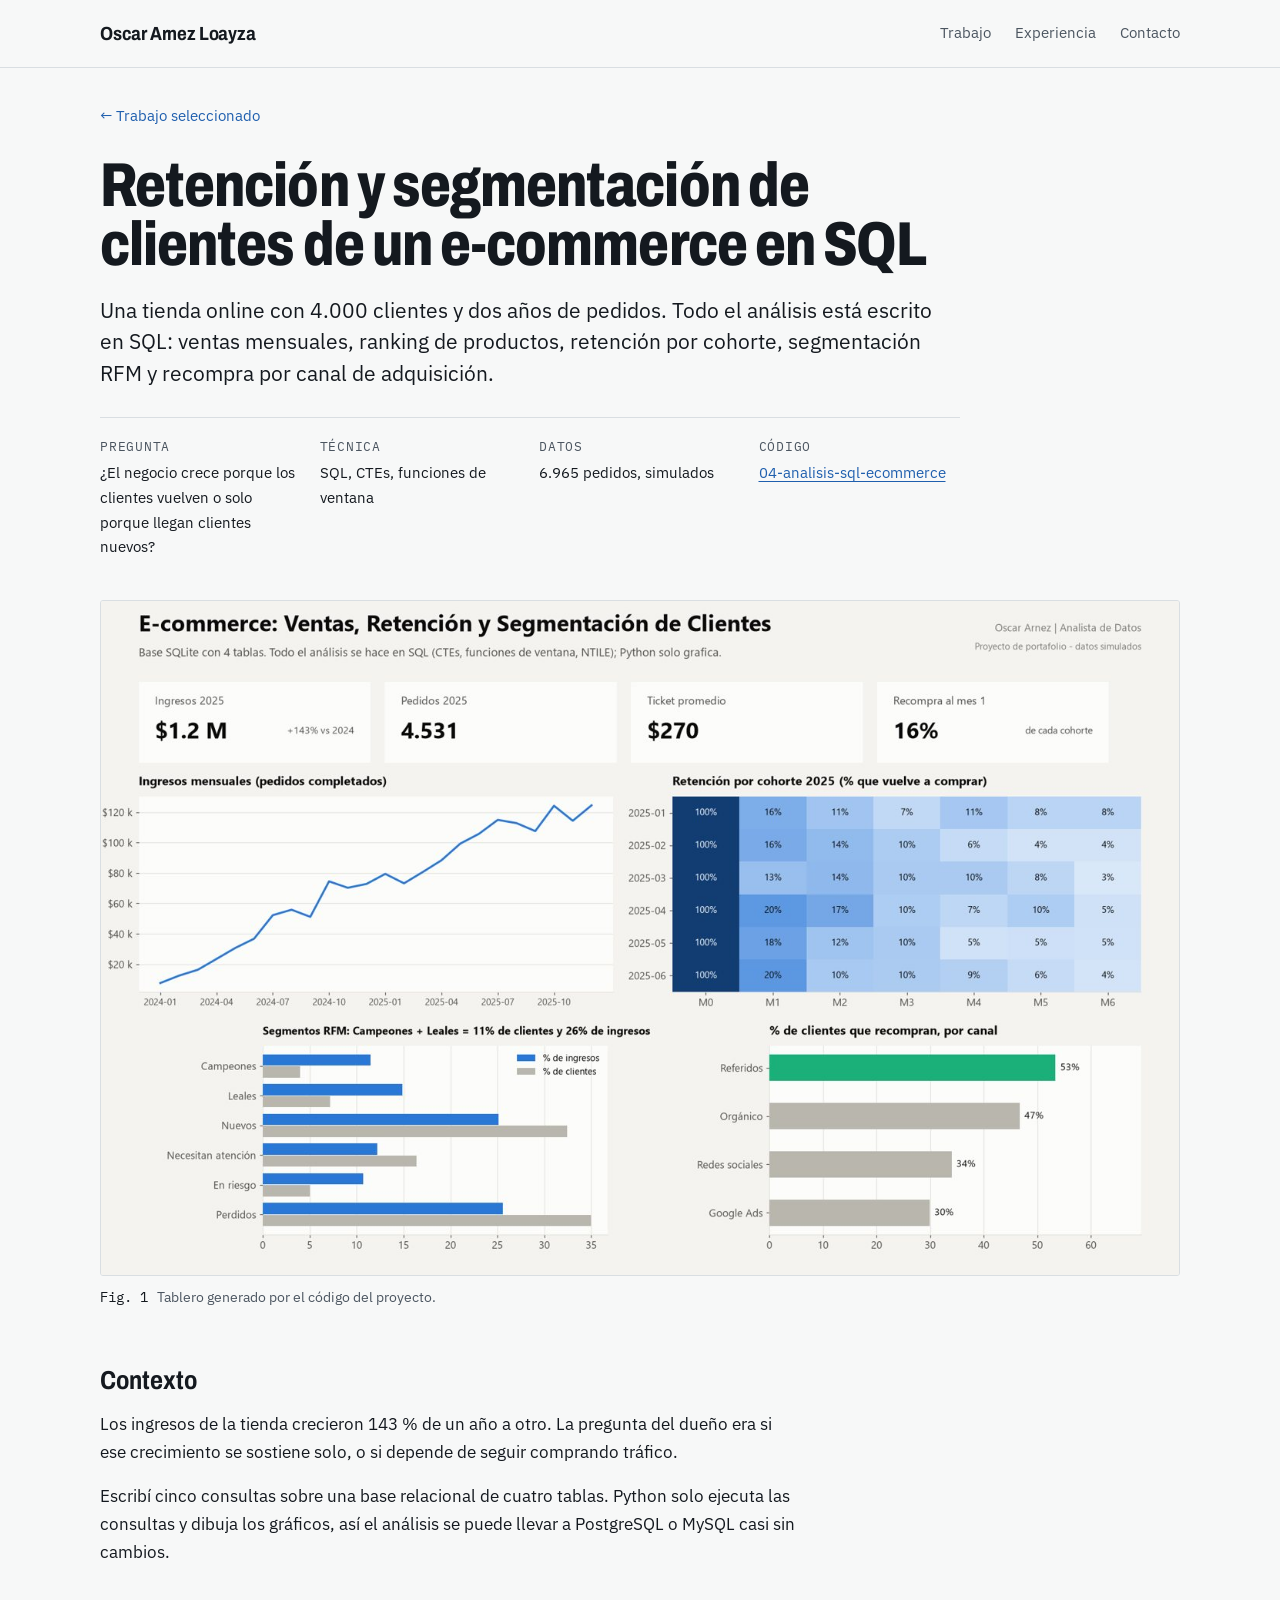
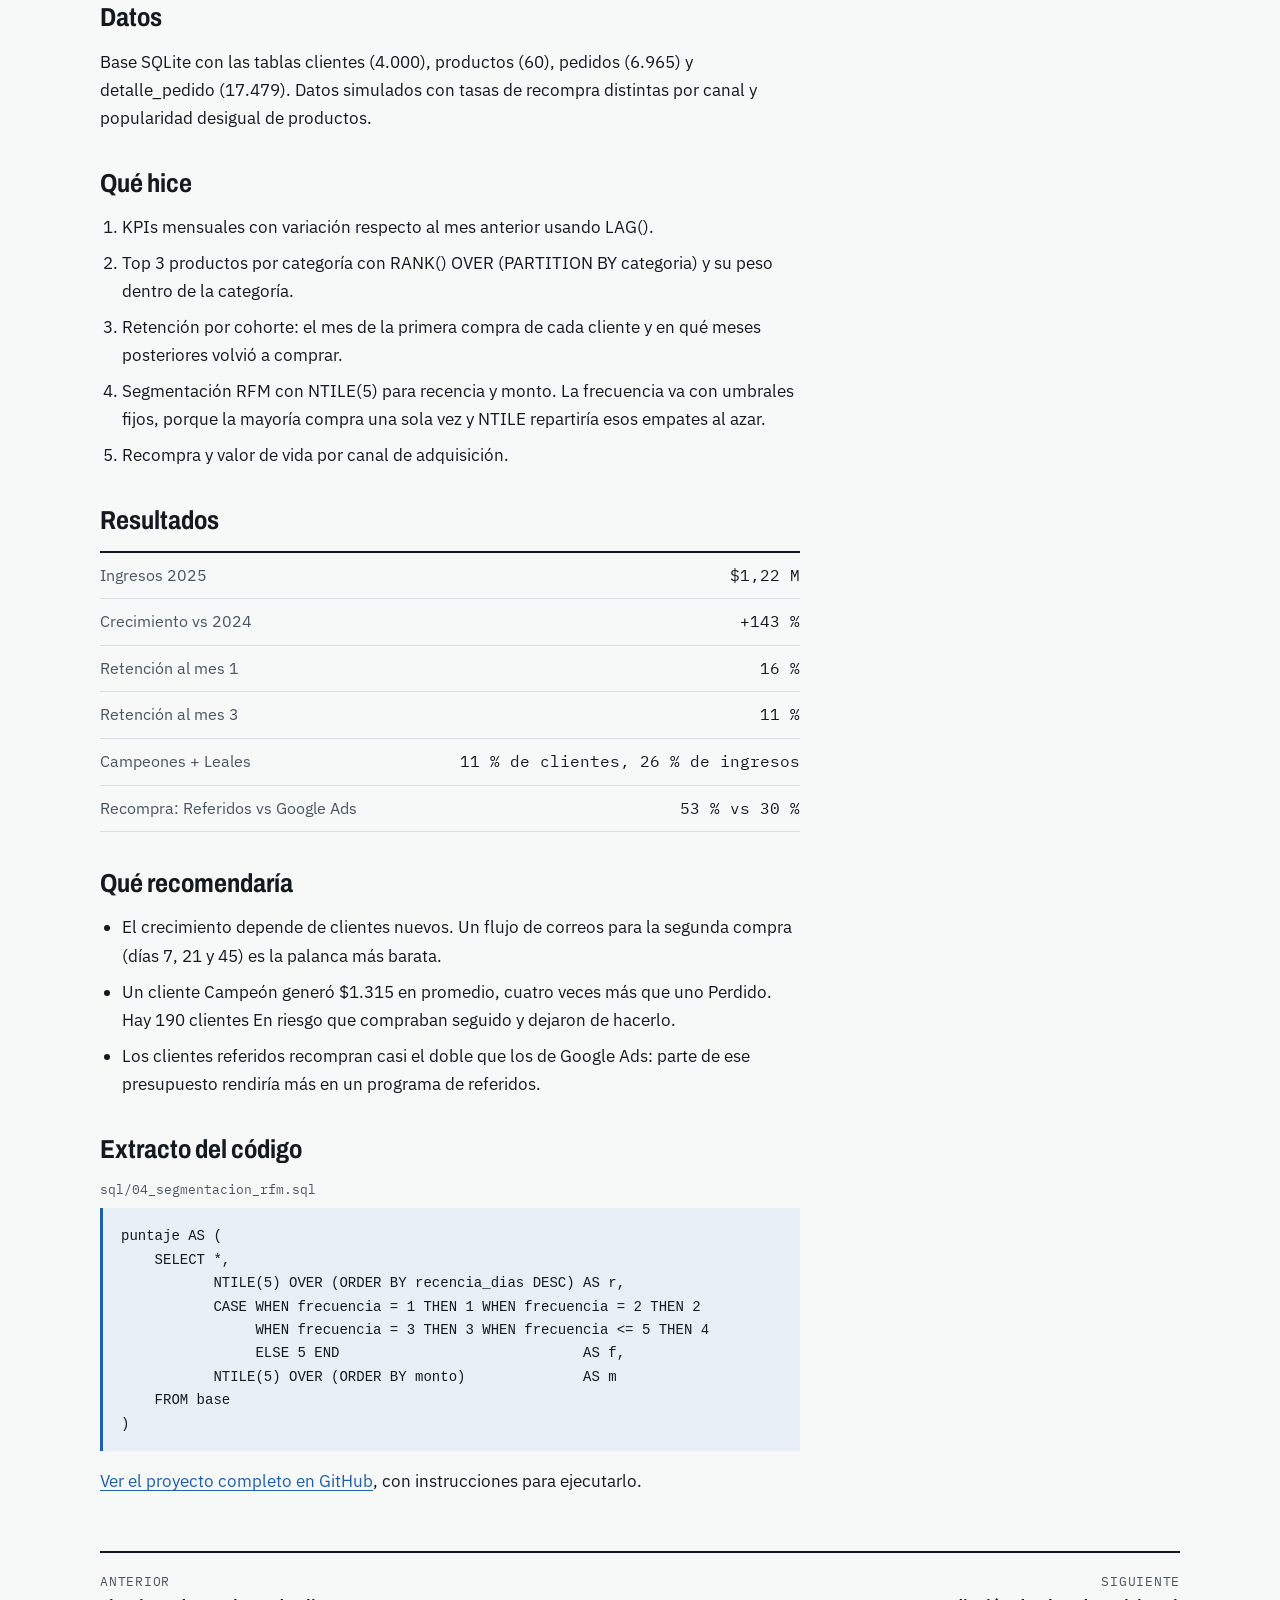
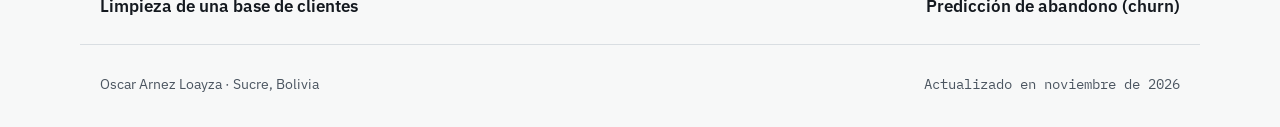
==== proyectos/analisis-sql-ecommerce.html @ 114e8bd2 "Rediseño: página tipo informe y casos de estudio por proyecto Co-Authored-By: Claude Opus 5.5 <norep" ====
<!doctype html>
<html lang="es">
<head>
<meta charset="utf-8">
<meta name="viewport" content="width=device-width, initial-scale=1">
<title>Retención y segmentación en SQL · Oscar Arnez</title>
<meta name="description" content="Una tienda online con 4.000 clientes y dos años de pedidos. Todo el análisis está escrito en SQL: ventas mensuales, ranking de productos, retención por cohorte, segmentación RFM y recompra por canal de adquisición.">
<meta property="og:title" content="Retención y segmentación en SQL · Oscar Arnez">
<meta property="og:description" content="Una tienda online con 4.000 clientes y dos años de pedidos. Todo el análisis está escrito en SQL: ventas mensuales, ranking de productos, retención por cohorte, segmentación RFM y recompra por canal de adquisición.">
<meta property="og:image" content="https://sub-cre.github.io/assets/preview.jpg">
<meta name="twitter:card" content="summary_large_image">
<link rel="icon" href="../assets/favicon.svg" type="image/svg+xml">
<link rel="preconnect" href="https://fonts.googleapis.com"><link rel="preconnect" href="https://fonts.gstatic.com" crossorigin><link href="https://fonts.googleapis.com/css2?family=Archivo:wdth,wght@75..100,400..800&family=IBM+Plex+Sans:wght@400;500;600&family=IBM+Plex+Mono:wght@400;500&display=swap" rel="stylesheet">
<link rel="stylesheet" href="../style.css">
</head>
<body>
<header class="top">
  <div class="shell top-in">
    <a class="sig" href="../index.html">Oscar Arnez Loayza</a>
    <nav aria-label="Secciones">
      <a href="../index.html#trabajo">Trabajo</a>
      <a href="../index.html#experiencia">Experiencia</a>
      <a href="../index.html#contacto">Contacto</a>
    </nav>
  </div>
</header>
<main class="shell case">
  <p class="back"><a href="../index.html#trabajo">← Trabajo seleccionado</a></p>
  <header class="case-head">
    <h1>Retención y segmentación de clientes de un e-commerce en SQL</h1>
    <p class="lede">Una tienda online con 4.000 clientes y dos años de pedidos. Todo el análisis está escrito en SQL: ventas mensuales, ranking de productos, retención por cohorte, segmentación RFM y recompra por canal de adquisición.</p>
    <dl class="meta">
      <div><dt>Pregunta</dt><dd>¿El negocio crece porque los clientes vuelven o solo porque llegan clientes nuevos?</dd></div>
      <div><dt>Técnica</dt><dd>SQL, CTEs, funciones de ventana</dd></div>
      <div><dt>Datos</dt><dd>6.965 pedidos, simulados</dd></div>
      <div><dt>Código</dt><dd><a href="https://github.com/Sub-Cre/portafolio-analisis-datos/tree/main/04-analisis-sql-ecommerce" target="_blank" rel="noopener">04-analisis-sql-ecommerce</a></dd></div>
    </dl>
  </header>

  <figure class="feature wide">
    <img src="../assets/sql.jpg" alt="Tablero del proyecto: Retención y segmentación de clientes de un e-commerce en SQL">
    <figcaption><span class="mono">Fig. 1</span> Tablero generado por el código del proyecto.</figcaption>
  </figure>

  <div class="prose">
    <h2>Contexto</h2>
    <p>Los ingresos de la tienda crecieron 143 % de un año a otro. La pregunta del dueño era si ese crecimiento se sostiene solo, o si depende de seguir comprando tráfico.</p>
    <p>Escribí cinco consultas sobre una base relacional de cuatro tablas. Python solo ejecuta las consultas y dibuja los gráficos, así el análisis se puede llevar a PostgreSQL o MySQL casi sin cambios.</p>
    <h2>Datos</h2>
    <p>Base SQLite con las tablas clientes (4.000), productos (60), pedidos (6.965) y detalle_pedido (17.479). Datos simulados con tasas de recompra distintas por canal y popularidad desigual de productos.</p>
    <h2>Qué hice</h2>
    <ol>
      <li>KPIs mensuales con variación respecto al mes anterior usando LAG().</li>
      <li>Top 3 productos por categoría con RANK() OVER (PARTITION BY categoria) y su peso dentro de la categoría.</li>
      <li>Retención por cohorte: el mes de la primera compra de cada cliente y en qué meses posteriores volvió a comprar.</li>
      <li>Segmentación RFM con NTILE(5) para recencia y monto. La frecuencia va con umbrales fijos, porque la mayoría compra una sola vez y NTILE repartiría esos empates al azar.</li>
      <li>Recompra y valor de vida por canal de adquisición.</li>
    </ol>
    <h2>Resultados</h2>
    <div class="table-wrap"><table>
      <tr><th scope="row">Ingresos 2025</th><td class="mono">$1,22 M</td></tr>
      <tr><th scope="row">Crecimiento vs 2024</th><td class="mono">+143 %</td></tr>
      <tr><th scope="row">Retención al mes 1</th><td class="mono">16 %</td></tr>
      <tr><th scope="row">Retención al mes 3</th><td class="mono">11 %</td></tr>
      <tr><th scope="row">Campeones + Leales</th><td class="mono">11 % de clientes, 26 % de ingresos</td></tr>
      <tr><th scope="row">Recompra: Referidos vs Google Ads</th><td class="mono">53 % vs 30 %</td></tr>
    </table></div>
    <h2>Qué recomendaría</h2>
    <ul>
      <li>El crecimiento depende de clientes nuevos. Un flujo de correos para la segunda compra (días 7, 21 y 45) es la palanca más barata.</li>
      <li>Un cliente Campeón generó $1.315 en promedio, cuatro veces más que uno Perdido. Hay 190 clientes En riesgo que compraban seguido y dejaron de hacerlo.</li>
      <li>Los clientes referidos recompran casi el doble que los de Google Ads: parte de ese presupuesto rendiría más en un programa de referidos.</li>
    </ul>
    <h2>Extracto del código</h2>
    <p class="code-label mono">sql/04_segmentacion_rfm.sql</p>
    <pre><code>puntaje AS (
    SELECT *,
           NTILE(5) OVER (ORDER BY recencia_dias DESC) AS r,
           CASE WHEN frecuencia = 1 THEN 1 WHEN frecuencia = 2 THEN 2
                WHEN frecuencia = 3 THEN 3 WHEN frecuencia &lt;= 5 THEN 4
                ELSE 5 END                             AS f,
           NTILE(5) OVER (ORDER BY monto)              AS m
    FROM base
)</code></pre>
    <p><a href="https://github.com/Sub-Cre/portafolio-analisis-datos/tree/main/04-analisis-sql-ecommerce" target="_blank" rel="noopener">Ver el proyecto completo en GitHub</a>, con instrucciones para ejecutarlo.</p>
  </div>

  <nav class="pager" aria-label="Otros proyectos">
    <a href="limpieza-base-clientes.html"><small>Anterior</small>Limpieza de una base de clientes</a>
    <a href="prediccion-abandono.html" class="next"><small>Siguiente</small>Predicción de abandono (churn)</a>
  </nav>
</main>
<footer class="shell foot">
  <span>Oscar Arnez Loayza · Sucre, Bolivia</span>
  <span class="mono">Actualizado en noviembre de 2026</span>
</footer>
</body>
</html>
---- style.css ----
/* Layout: hoja de trabajo de un analista. Columna de lectura a la izquierda, índice de proyectos como tabla,
   figuras con pie numerado. Sin tarjetas ni íconos; la jerarquía la da la tipografía. */
:root{
  --paper:#f7f8f8;      /* gris muy claro con sesgo frío */
  --ink:#14191f;
  --ink-soft:#4b5560;
  --rule:#d9dee2;
  --accent:#1f5fae;     /* azul de los gráficos, solo para enlaces y cifras */
  --tint:#e9eff6;
  --display:"Archivo", "Arial Narrow", system-ui, sans-serif;
  --body:"IBM Plex Sans", system-ui, -apple-system, "Segoe UI", sans-serif;
  --mono:"IBM Plex Mono", ui-monospace, "Cascadia Mono", Consolas, monospace;
  color-scheme:light;
}
@media (prefers-color-scheme:dark){
  :root{--paper:#12161b;--ink:#e6eaee;--ink-soft:#a3adb8;--rule:#2a323b;--accent:#7fb0ec;--tint:#1a2533;color-scheme:dark}
}
*{box-sizing:border-box}
html{-webkit-text-size-adjust:100%}
body{margin:0;background:var(--paper);color:var(--ink);font:400 17px/1.65 var(--body)}
img{max-width:100%;height:auto;display:block}
a{color:var(--accent);text-decoration-thickness:1px;text-underline-offset:3px}
a:focus-visible{outline:2px solid var(--accent);outline-offset:3px}
.mono{font-family:var(--mono);font-variant-numeric:tabular-nums}
.shell{max-width:1120px;margin:0 auto;padding-left:max(20px,env(safe-area-inset-left,0px));padding-right:max(20px,env(safe-area-inset-right,0px))}

.top{border-bottom:1px solid var(--rule)}
.top-in{display:flex;justify-content:space-between;align-items:center;gap:20px;padding-block:18px}
.sig{font-family:var(--display);font-weight:700;font-stretch:85%;font-size:19px;color:var(--ink);text-decoration:none;letter-spacing:-.01em}
.top nav{display:flex;gap:24px;font-size:15px}
.top nav a{color:var(--ink-soft);text-decoration:none}
.top nav a:hover{color:var(--ink)}

h1,h2,h3{font-family:var(--display);color:var(--ink);text-wrap:balance;margin:0}
h1{font-size:clamp(44px,7vw,84px);line-height:.95;font-weight:800;font-stretch:78%;letter-spacing:-.015em}
h2{font-size:clamp(28px,3.4vw,38px);font-weight:700;font-stretch:82%;line-height:1.05}
h3{font-size:18px;font-weight:650;font-stretch:90%}
p{margin:0}

.intro{display:grid;grid-template-columns:minmax(0,1.5fr) minmax(0,.7fr);gap:28px 56px;padding-block:64px 56px;align-items:start}
.intro-text{display:grid;gap:18px;max-width:640px}
.role{font-family:var(--mono);font-size:14px;color:var(--accent);letter-spacing:.02em}
.lede{font-size:21px;line-height:1.5;color:var(--ink)}
.intro-text p:not(.lede):not(.role){color:var(--ink-soft)}
.links{display:flex;flex-wrap:wrap;gap:8px 22px;font-weight:500}
.portrait{margin:0;grid-row:span 2}
.portrait img{border-radius:3px;filter:saturate(.9)}
.facts{grid-column:1;display:grid;grid-template-columns:repeat(4,minmax(0,1fr));gap:16px;margin:12px 0 0;padding-top:20px;border-top:1px solid var(--rule)}
.facts dt{font-family:var(--mono);font-size:12.5px;color:var(--ink-soft);text-transform:uppercase;letter-spacing:.06em}
.facts dd{margin:4px 0 0;font-size:15px}

.block{padding-block:56px;border-top:1px solid var(--rule)}
.block-head{display:grid;grid-template-columns:minmax(0,1fr) minmax(0,1fr);gap:24px;align-items:end;margin-bottom:32px}
.block-head p{color:var(--ink-soft);font-size:15.5px;max-width:460px}

.feature{margin:0 0 36px}
.feature img{border:1px solid var(--rule);border-radius:3px;background:#f4f3ef}
figcaption{font-size:14px;color:var(--ink-soft);margin-top:10px}
figcaption .mono{color:var(--ink);margin-right:6px}

.index{border-top:2px solid var(--ink)}
.row{display:grid;grid-template-columns:minmax(0,2.3fr) minmax(0,1.3fr) minmax(0,.9fr) minmax(0,1.3fr);gap:20px;padding-block:18px;border-bottom:1px solid var(--rule);color:var(--ink);text-decoration:none;align-items:baseline}
.row.head{font-family:var(--mono);font-size:12.5px;text-transform:uppercase;letter-spacing:.06em;color:var(--ink-soft);padding-block:10px}
a.row:hover{background:var(--tint)}
a.row:hover .r-title{color:var(--accent)}
.r-title{font-weight:600;font-size:17px}
.r-title small,.r-metric small{display:block;font-weight:400;font-size:14.5px;color:var(--ink-soft);margin-top:3px;line-height:1.45}
.r-tech{font-size:14.5px;color:var(--ink-soft)}
.r-n{font-size:14px;color:var(--ink-soft)}
.r-metric b{font-size:22px;font-weight:500;color:var(--accent)}

.cv{list-style:none;margin:0;padding:0;border-top:2px solid var(--ink)}
.cv li{display:grid;grid-template-columns:140px minmax(0,1fr);gap:20px;padding-block:20px;border-bottom:1px solid var(--rule)}
.cv .when{font-size:14px;color:var(--ink-soft);padding-top:3px}
.cv .where{font-size:14.5px;color:var(--ink-soft);margin:2px 0 8px}
.cv li div{max-width:720px}
.aside-grid{display:grid;grid-template-columns:repeat(3,minmax(0,1fr));gap:28px;margin-top:40px}
.aside-grid h3{margin-bottom:6px}
.aside-grid p{font-size:15.5px;color:var(--ink-soft)}

.contact-line{max-width:640px;font-size:19px}
.mail{font-family:var(--display);font-size:clamp(24px,4vw,40px);font-weight:700;font-stretch:82%;margin:18px 0 14px;overflow-wrap:anywhere}
.mail a{text-decoration:none}
.mail a:hover{text-decoration:underline}

.foot{display:flex;justify-content:space-between;flex-wrap:wrap;gap:12px;padding-block:28px 40px;border-top:1px solid var(--rule);font-size:14px;color:var(--ink-soft)}

/* casos de estudio */
.case{padding-block:36px 24px}
.back{font-size:15px;margin-bottom:28px}
.back a{text-decoration:none}
.case-head{display:grid;gap:20px;max-width:860px;margin-bottom:40px}
.case h1{font-size:clamp(36px,5.4vw,62px)}
.meta{display:grid;grid-template-columns:repeat(4,minmax(0,1fr));gap:18px;margin:8px 0 0;padding-top:18px;border-top:1px solid var(--rule)}
.meta dt{font-family:var(--mono);font-size:12.5px;color:var(--ink-soft);text-transform:uppercase;letter-spacing:.06em}
.meta dd{margin:4px 0 0;font-size:15px;overflow-wrap:anywhere}
.prose{max-width:700px;display:grid;gap:16px}
.prose h2{font-size:26px;margin-top:22px}
.prose ol,.prose ul{margin:0;padding-left:22px;display:grid;gap:8px}
.table-wrap{overflow-x:auto}
table{border-collapse:collapse;width:100%;font-size:15.5px;border-top:2px solid var(--ink)}
th,td{text-align:left;padding:10px 0;border-bottom:1px solid var(--rule);vertical-align:top}
th{font-weight:400;color:var(--ink-soft);padding-right:24px}
td{text-align:right;color:var(--ink);font-variant-numeric:tabular-nums}
.code-label{font-size:13px;color:var(--ink-soft);margin-bottom:-8px}
pre{margin:0;overflow-x:auto;background:var(--tint);border-left:3px solid var(--accent);padding:16px 18px;font:400 14px/1.6 var(--mono);color:var(--ink)}
.pager{display:grid;grid-template-columns:1fr 1fr;gap:20px;margin-top:56px;border-top:2px solid var(--ink);padding-top:18px}
.pager a{text-decoration:none;font-weight:600;color:var(--ink)}
.pager a:hover{color:var(--accent)}
.pager small{display:block;font-family:var(--mono);font-weight:400;font-size:12.5px;color:var(--ink-soft);text-transform:uppercase;letter-spacing:.06em}
.pager .next{text-align:right}

@media (max-width:900px){
  .intro{grid-template-columns:1fr;padding-block:40px}
  .portrait{grid-row:auto;max-width:260px;order:-1}
  .facts,.meta{grid-template-columns:repeat(2,minmax(0,1fr))}
  .block-head{grid-template-columns:1fr}
  .row{grid-template-columns:minmax(0,1fr) auto}
  .row.head{display:none}
  .r-tech,.r-n{display:none}
  .r-metric{text-align:right;max-width:170px}
  .aside-grid{grid-template-columns:1fr}
}
@media (max-width:560px){
  body{font-size:16px}
  .top nav{gap:14px;font-size:14px}
  .sig{font-size:16px}
  .row{grid-template-columns:1fr}
  .r-metric{text-align:left;max-width:none}
  .cv li{grid-template-columns:1fr;gap:4px}
  .pager{grid-template-columns:1fr}
  .pager .next{text-align:left}
}
@media (prefers-reduced-motion:no-preference){a.row{transition:background .15s}}
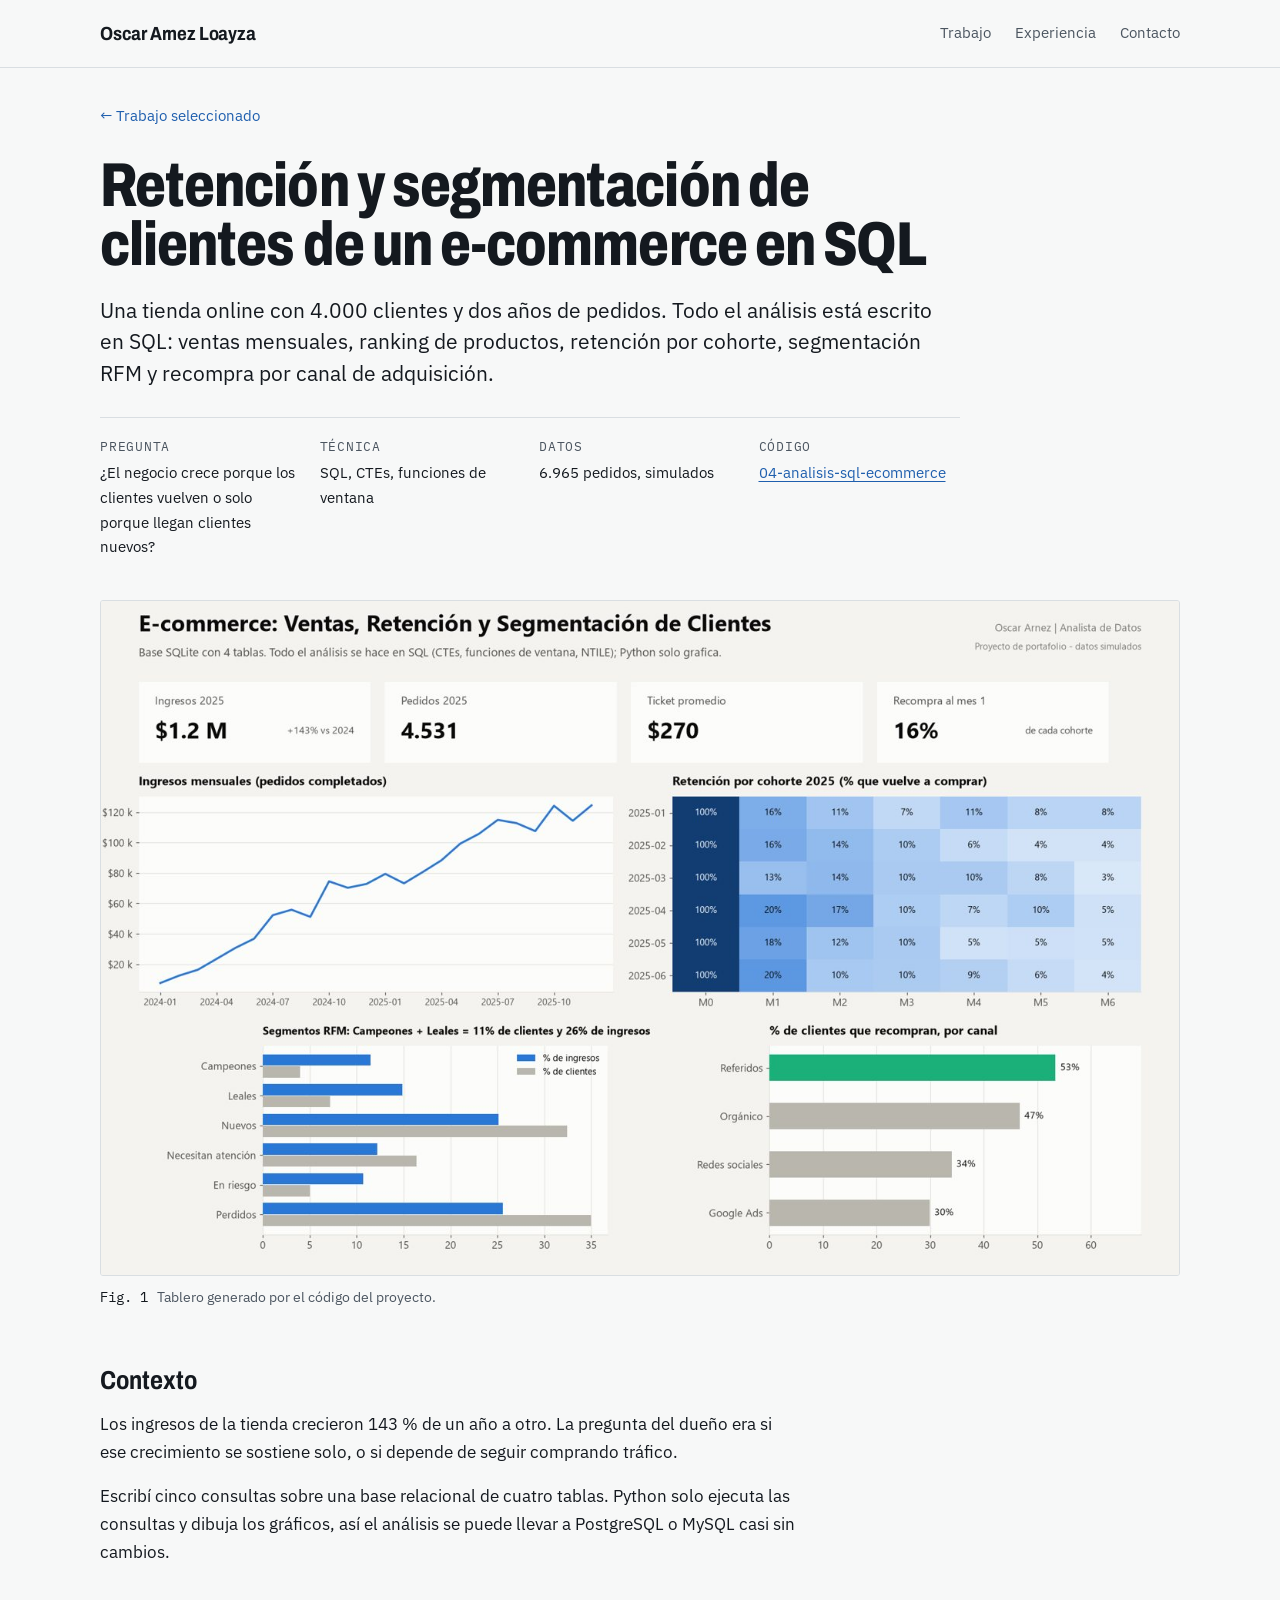
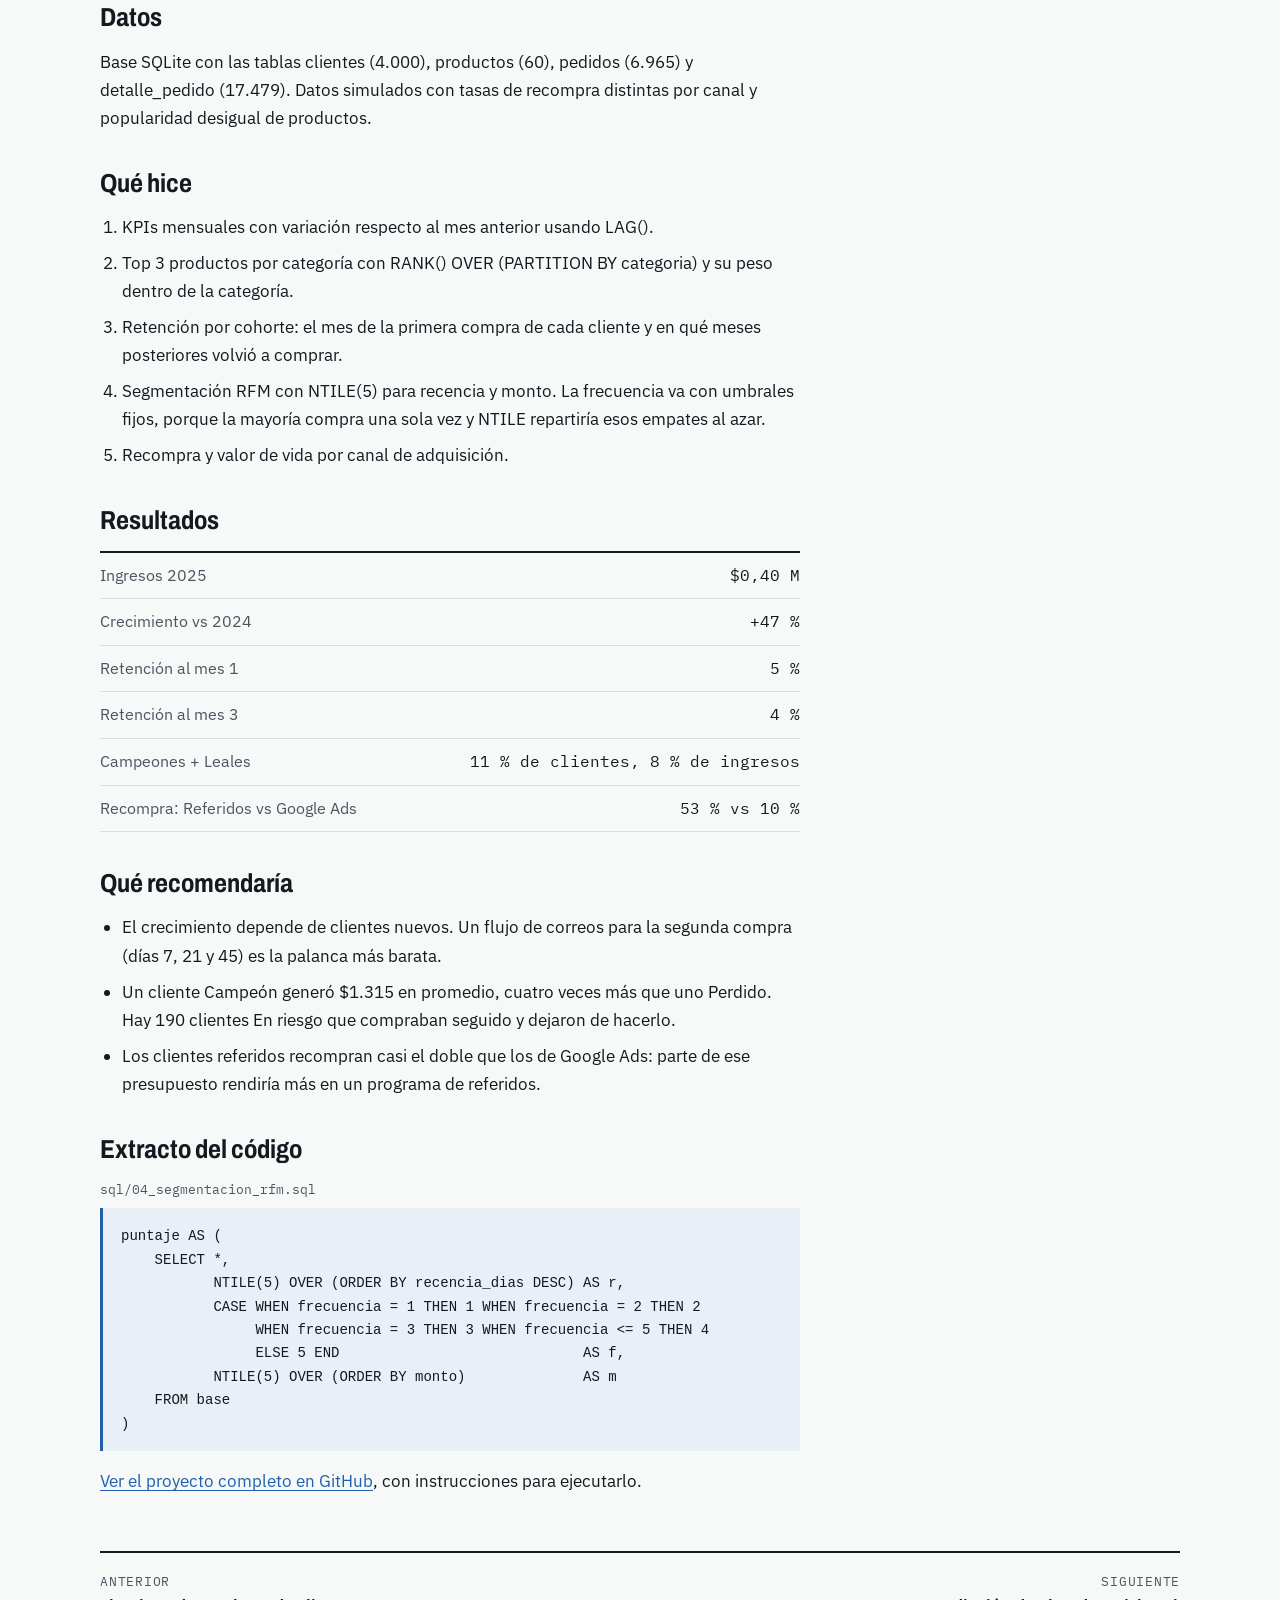
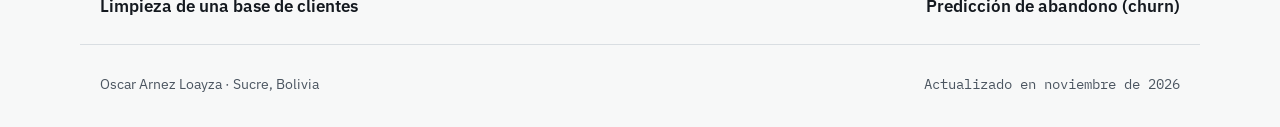
==== commit fc782c11: "Animaciones: base que se ordena por ciudad, calidad antes/después y cifras animadas Co-Authored-By: " ====
--- a/proyectos/analisis-sql-ecommerce.html
+++ b/proyectos/analisis-sql-ecommerce.html
@@ -15,6 +15,7 @@
 </head>
 <body>
 <header class="top">
+  <div class="progress" aria-hidden="true"></div>
   <div class="shell top-in">
     <a class="sig" href="../index.html">Oscar Arnez Loayza</a>
     <nav aria-label="Secciones">
@@ -94,5 +95,6 @@
   <span>Oscar Arnez Loayza · Sucre, Bolivia</span>
   <span class="mono">Actualizado en noviembre de 2026</span>
 </footer>
+<script src="../site.js" defer></script>
 </body>
 </html>
--- a/style.css
+++ b/style.css
@@ -7,13 +7,14 @@
   --rule:#d9dee2;
   --accent:#1f5fae;     /* azul de los gráficos, solo para enlaces y cifras */
   --tint:#e9eff6;
+  --warm:#d0632f;     /* duplicados / estado "antes" */
   --display:"Archivo", "Arial Narrow", system-ui, sans-serif;
   --body:"IBM Plex Sans", system-ui, -apple-system, "Segoe UI", sans-serif;
   --mono:"IBM Plex Mono", ui-monospace, "Cascadia Mono", Consolas, monospace;
   color-scheme:light;
 }
 @media (prefers-color-scheme:dark){
-  :root{--paper:#12161b;--ink:#e6eaee;--ink-soft:#a3adb8;--rule:#2a323b;--accent:#7fb0ec;--tint:#1a2533;color-scheme:dark}
+  :root{--paper:#12161b;--ink:#e6eaee;--ink-soft:#a3adb8;--rule:#2a323b;--accent:#7fb0ec;--tint:#1a2533;--warm:#e58a5c;color-scheme:dark}
 }
 *{box-sizing:border-box}
 html{-webkit-text-size-adjust:100%}
@@ -132,3 +133,37 @@
   .pager .next{text-align:left}
 }
 @media (prefers-reduced-motion:no-preference){a.row{transition:background .15s}}
+
+/* barra superior fija con progreso de lectura */
+.top{position:sticky;top:env(safe-area-inset-top,0px);z-index:20;background:var(--paper)}
+.progress{position:absolute;left:0;bottom:-1px;height:2px;width:100%;background:var(--accent);transform-origin:0 50%;transform:scaleX(var(--p,0))}
+
+/* Fig. 0: base desordenada que se ordena */
+.sorter{grid-column:1/-1;margin:8px 0 0;border-top:2px solid var(--ink);padding-top:12px}
+.sorter-bar{display:flex;justify-content:space-between;align-items:center;gap:12px;flex-wrap:wrap}
+.ledger{display:flex;flex-wrap:wrap;gap:6px 22px;font-size:13px;color:var(--ink-soft);margin:0}
+.ledger b{color:var(--ink);font-weight:500}
+.ledger span.on b{color:var(--accent)}
+.replay{font:500 13px var(--mono);color:var(--ink-soft);background:none;border:1px solid var(--rule);border-radius:3px;padding:5px 10px;cursor:pointer}
+.replay:hover{color:var(--ink);border-color:var(--ink-soft)}
+.replay:focus-visible,.seg button:focus-visible{outline:2px solid var(--accent);outline-offset:2px}
+#sorter-canvas{display:block;width:100%;height:300px;margin-top:10px}
+
+/* Fig. 1: calidad antes / después */
+.quality{margin:0 0 40px;border-top:2px solid var(--ink);padding-top:14px}
+.q-head{display:flex;justify-content:space-between;align-items:center;gap:14px;flex-wrap:wrap;margin-bottom:14px}
+.q-title{font-weight:600}
+.seg{display:inline-flex;border:1px solid var(--rule);border-radius:3px;overflow:hidden}
+.seg button{font:500 13.5px var(--body);background:none;border:0;padding:7px 12px;color:var(--ink-soft);cursor:pointer}
+.seg button+button{border-left:1px solid var(--rule)}
+.seg button[aria-pressed="true"]{background:var(--ink);color:var(--paper)}
+.q-rows{display:grid;gap:10px}
+.q-row{display:grid;grid-template-columns:90px minmax(0,1fr) 64px;gap:14px;align-items:center}
+.q-label{font-size:15px;color:var(--ink-soft)}
+.q-track{height:14px;background:var(--tint);position:relative}
+.q-fill{position:absolute;inset:0 auto 0 0;width:var(--w);background:var(--warm);transition:width .9s cubic-bezier(.65,0,.35,1),background-color .6s}
+.quality.done .q-fill{background:var(--accent)}
+.q-val{text-align:right;font-size:15px}
+.quality figcaption a{white-space:nowrap}
+@media (max-width:560px){#sorter-canvas{height:260px}.q-row{grid-template-columns:72px minmax(0,1fr) 52px;gap:10px}}
+@media (prefers-reduced-motion:reduce){.q-fill{transition:none}}
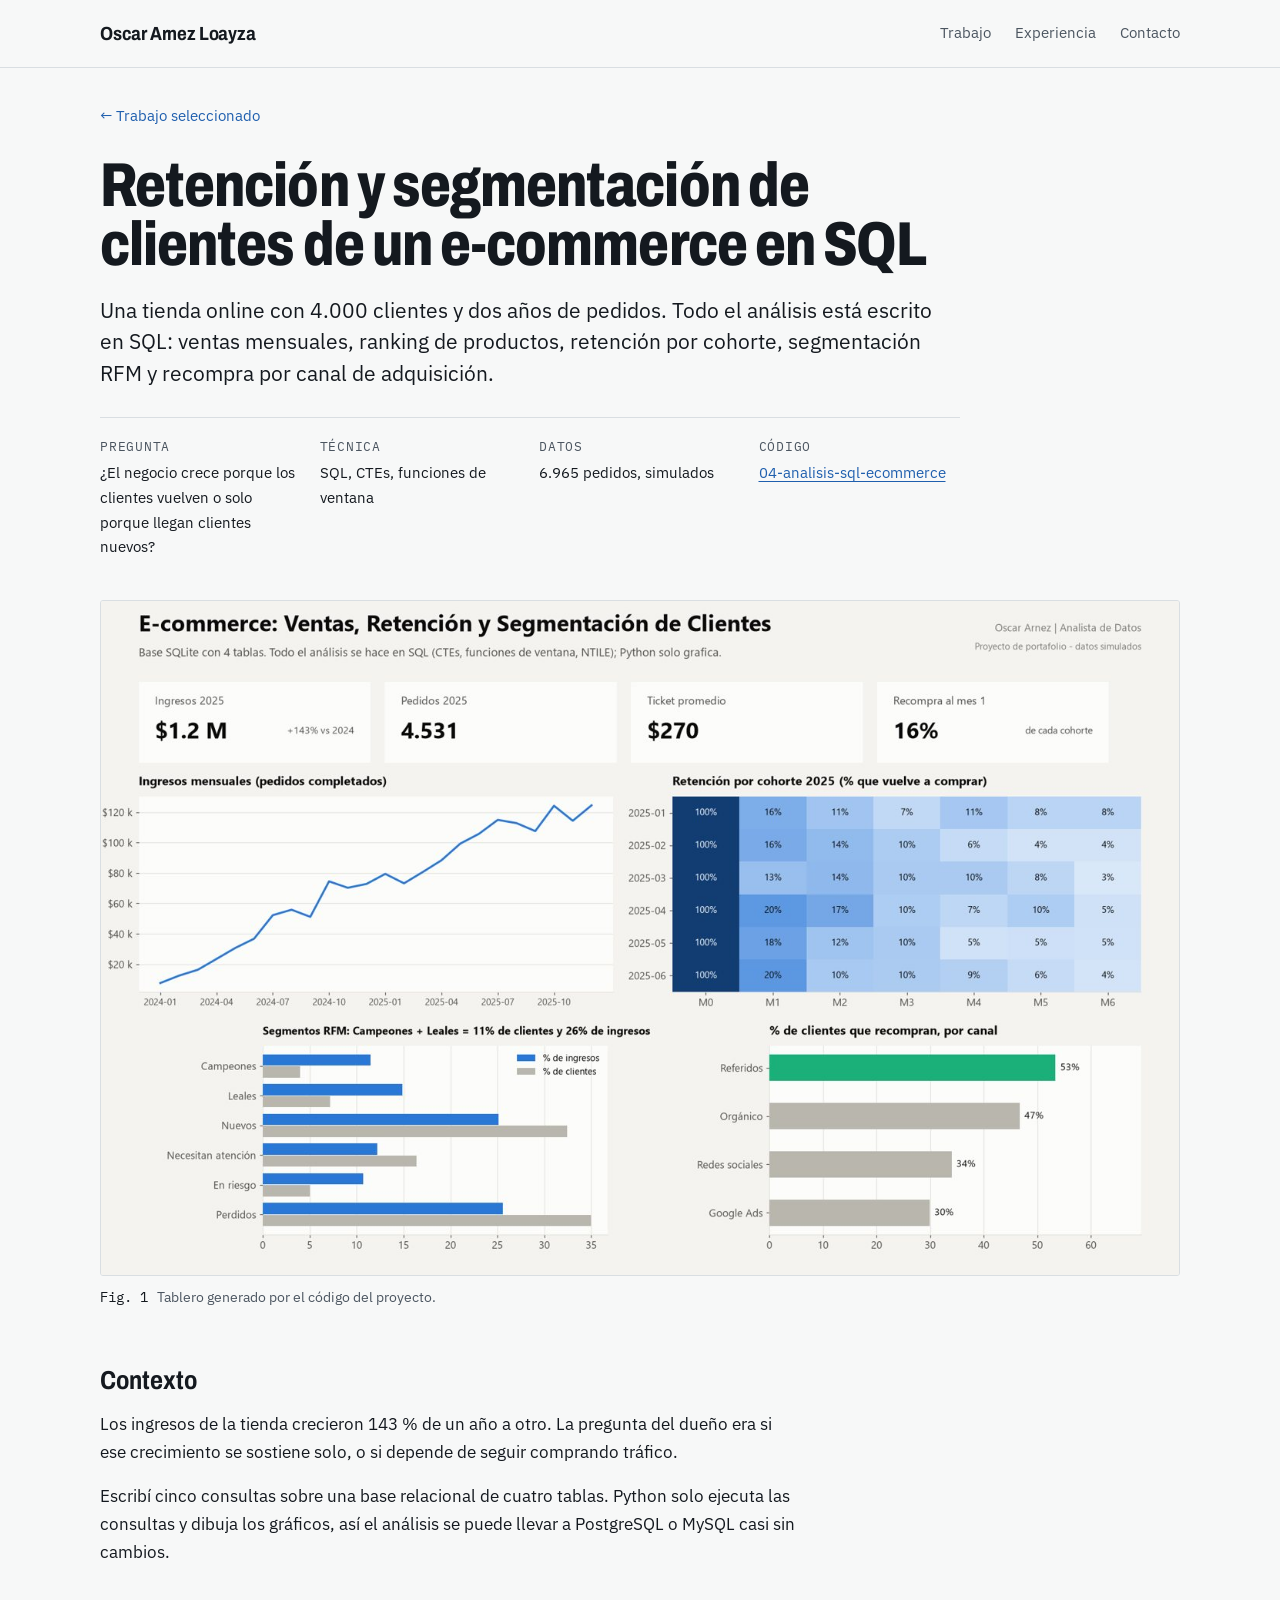
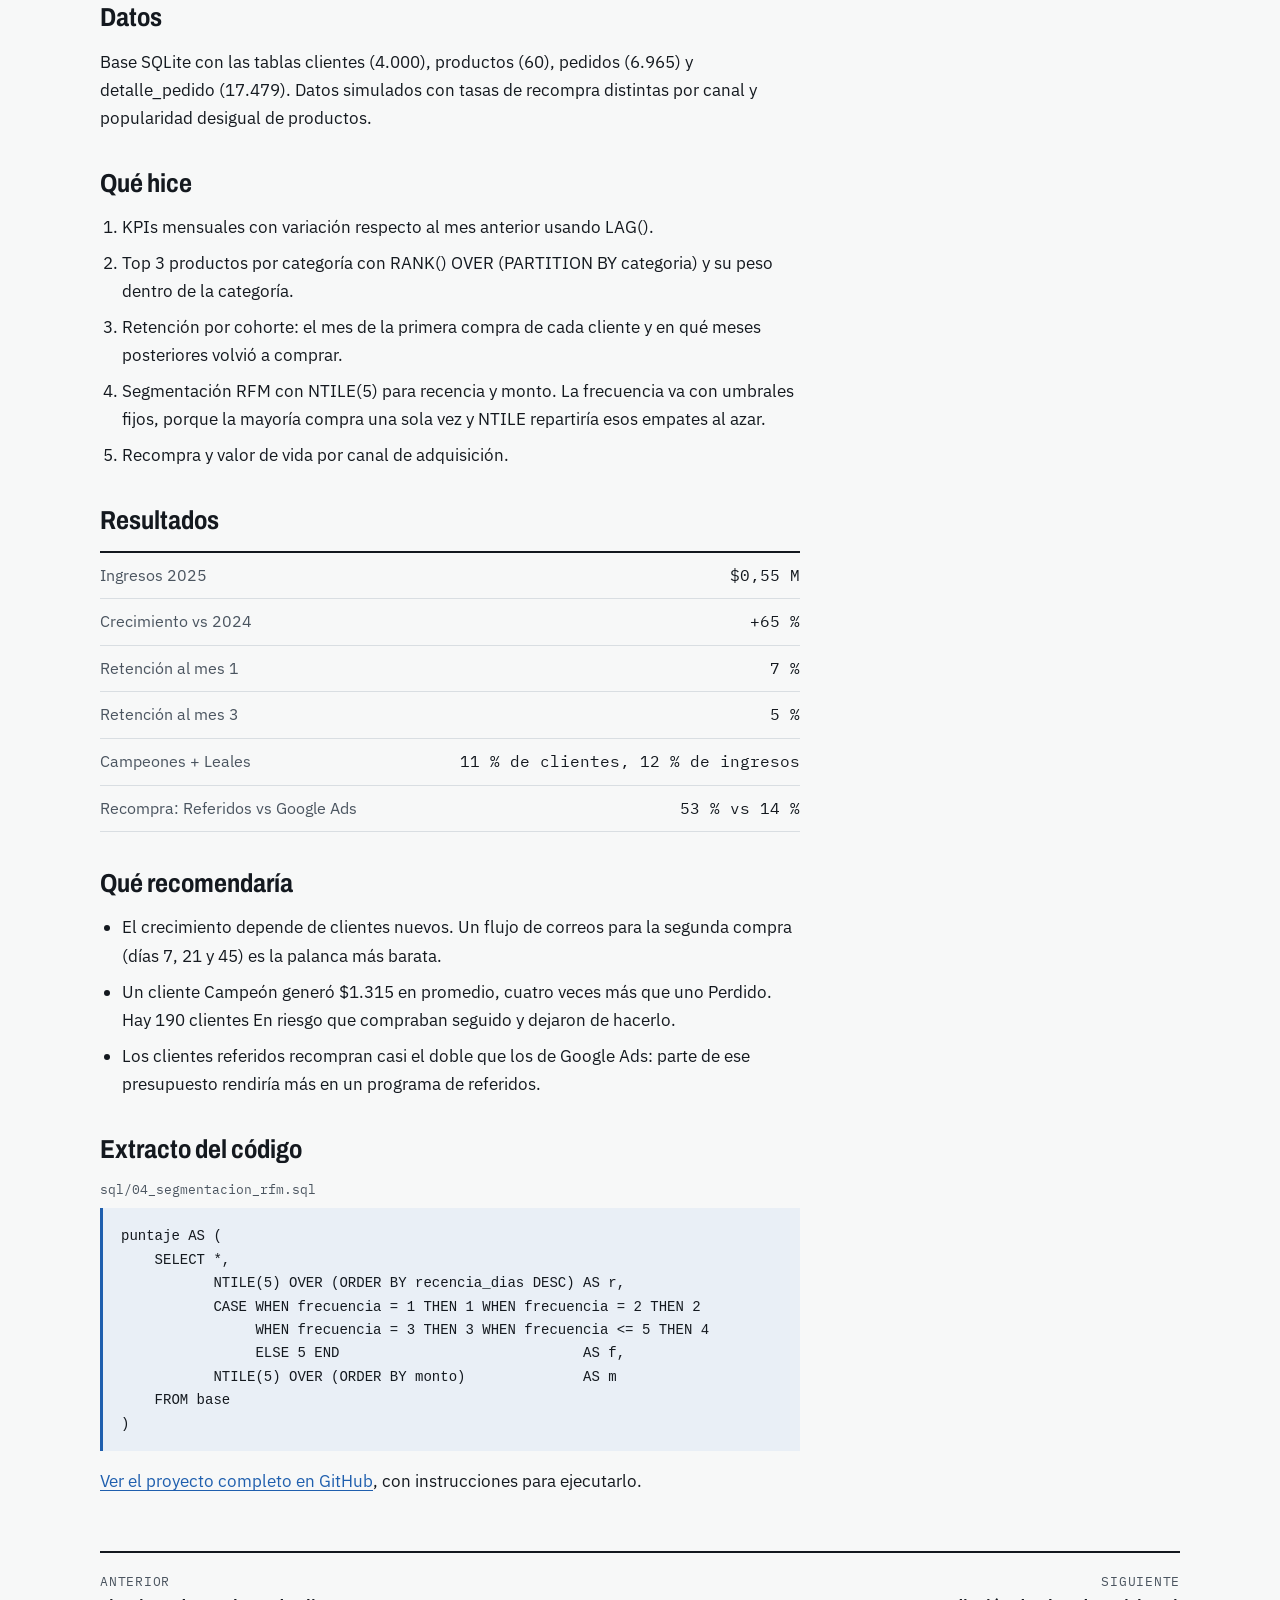
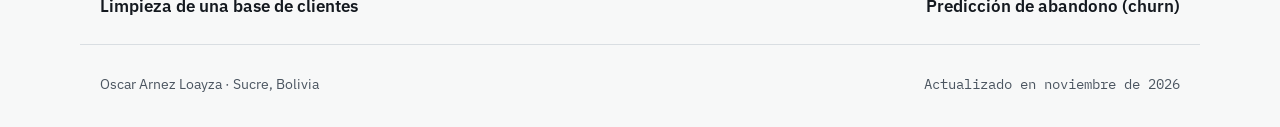
==== commit df77fb35: "Versionar CSS y JS para evitar caché Co-Authored-By: Claude Opus 5.5 <noreply@anthropic.com>" ====
--- a/proyectos/analisis-sql-ecommerce.html
+++ b/proyectos/analisis-sql-ecommerce.html
@@ -11,7 +11,7 @@
 <meta name="twitter:card" content="summary_large_image">
 <link rel="icon" href="../assets/favicon.svg" type="image/svg+xml">
 <link rel="preconnect" href="https://fonts.googleapis.com"><link rel="preconnect" href="https://fonts.gstatic.com" crossorigin><link href="https://fonts.googleapis.com/css2?family=Archivo:wdth,wght@75..100,400..800&family=IBM+Plex+Sans:wght@400;500;600&family=IBM+Plex+Mono:wght@400;500&display=swap" rel="stylesheet">
-<link rel="stylesheet" href="../style.css">
+<link rel="stylesheet" href="../style.css?v=1795145133">
 </head>
 <body>
 <header class="top">
@@ -95,6 +95,6 @@
   <span>Oscar Arnez Loayza · Sucre, Bolivia</span>
   <span class="mono">Actualizado en noviembre de 2026</span>
 </footer>
-<script src="../site.js" defer></script>
+<script src="../site.js?v=1795145133" defer></script>
 </body>
 </html>
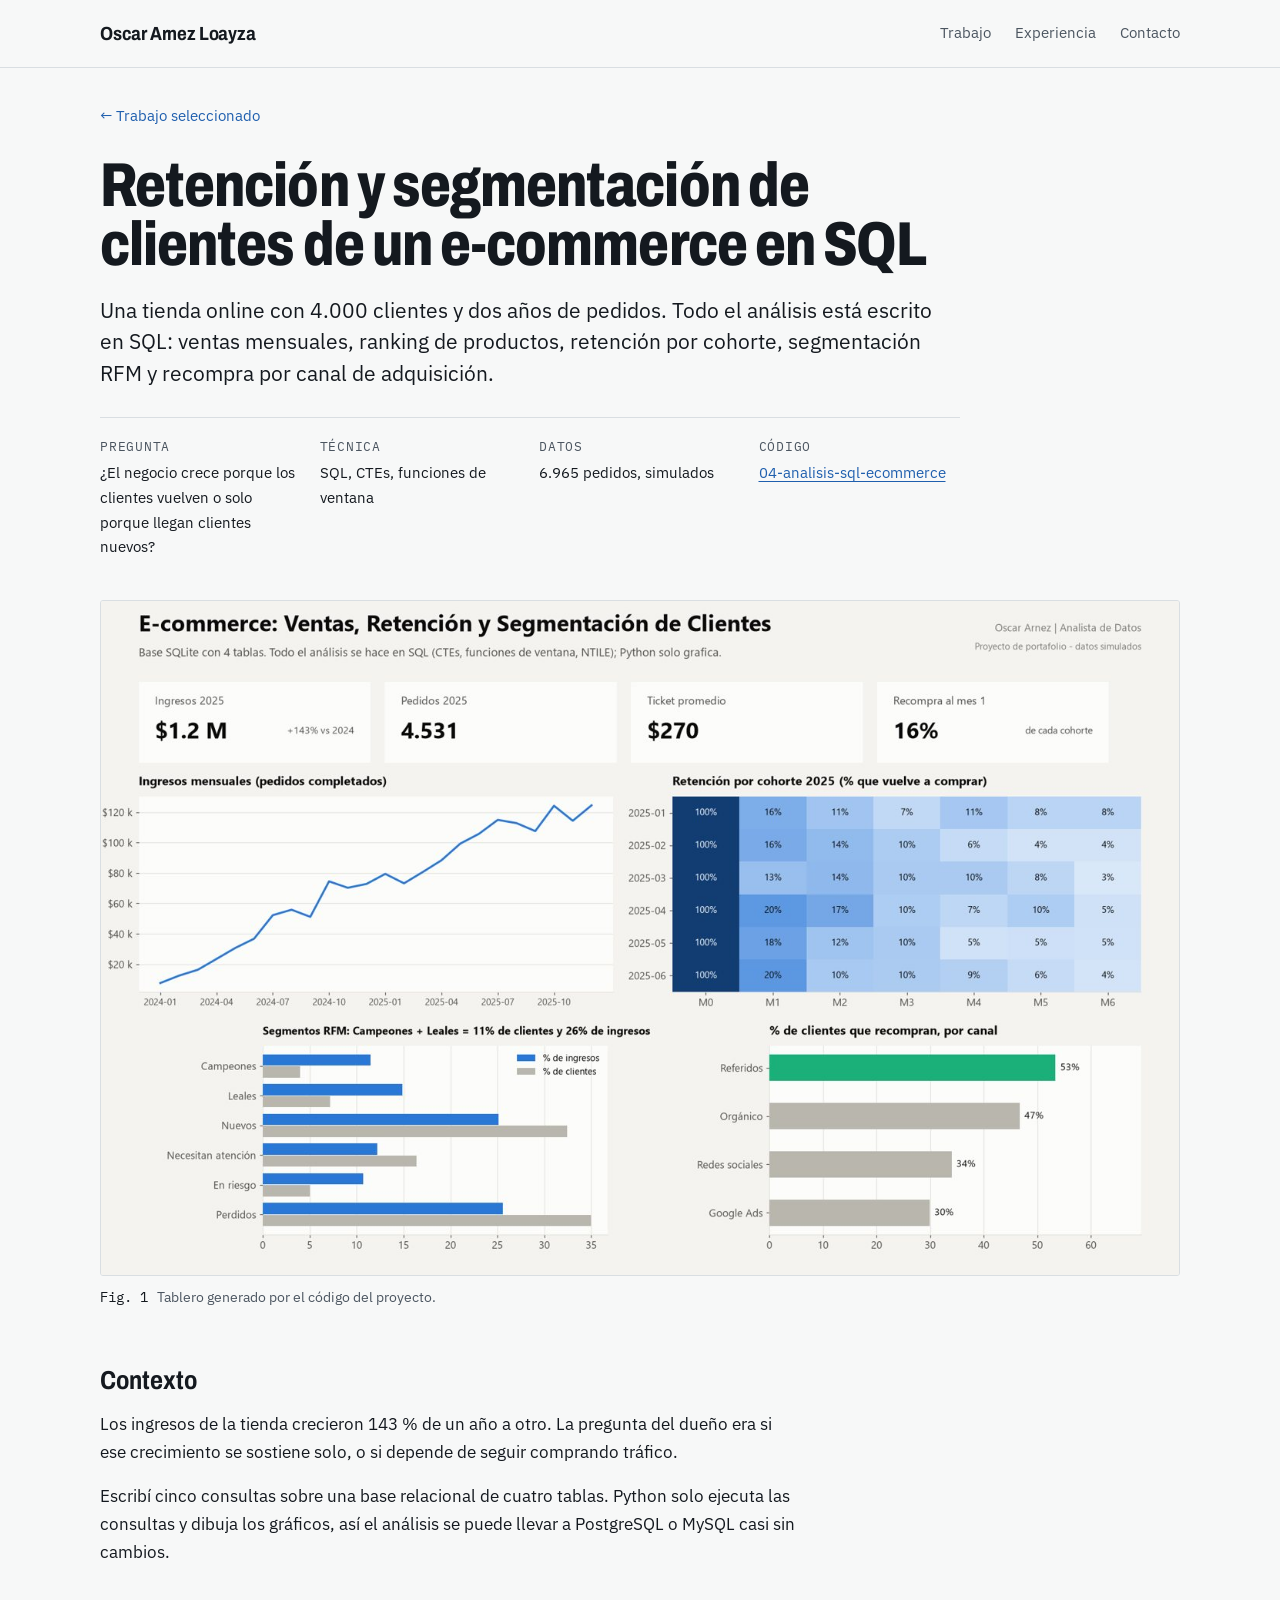
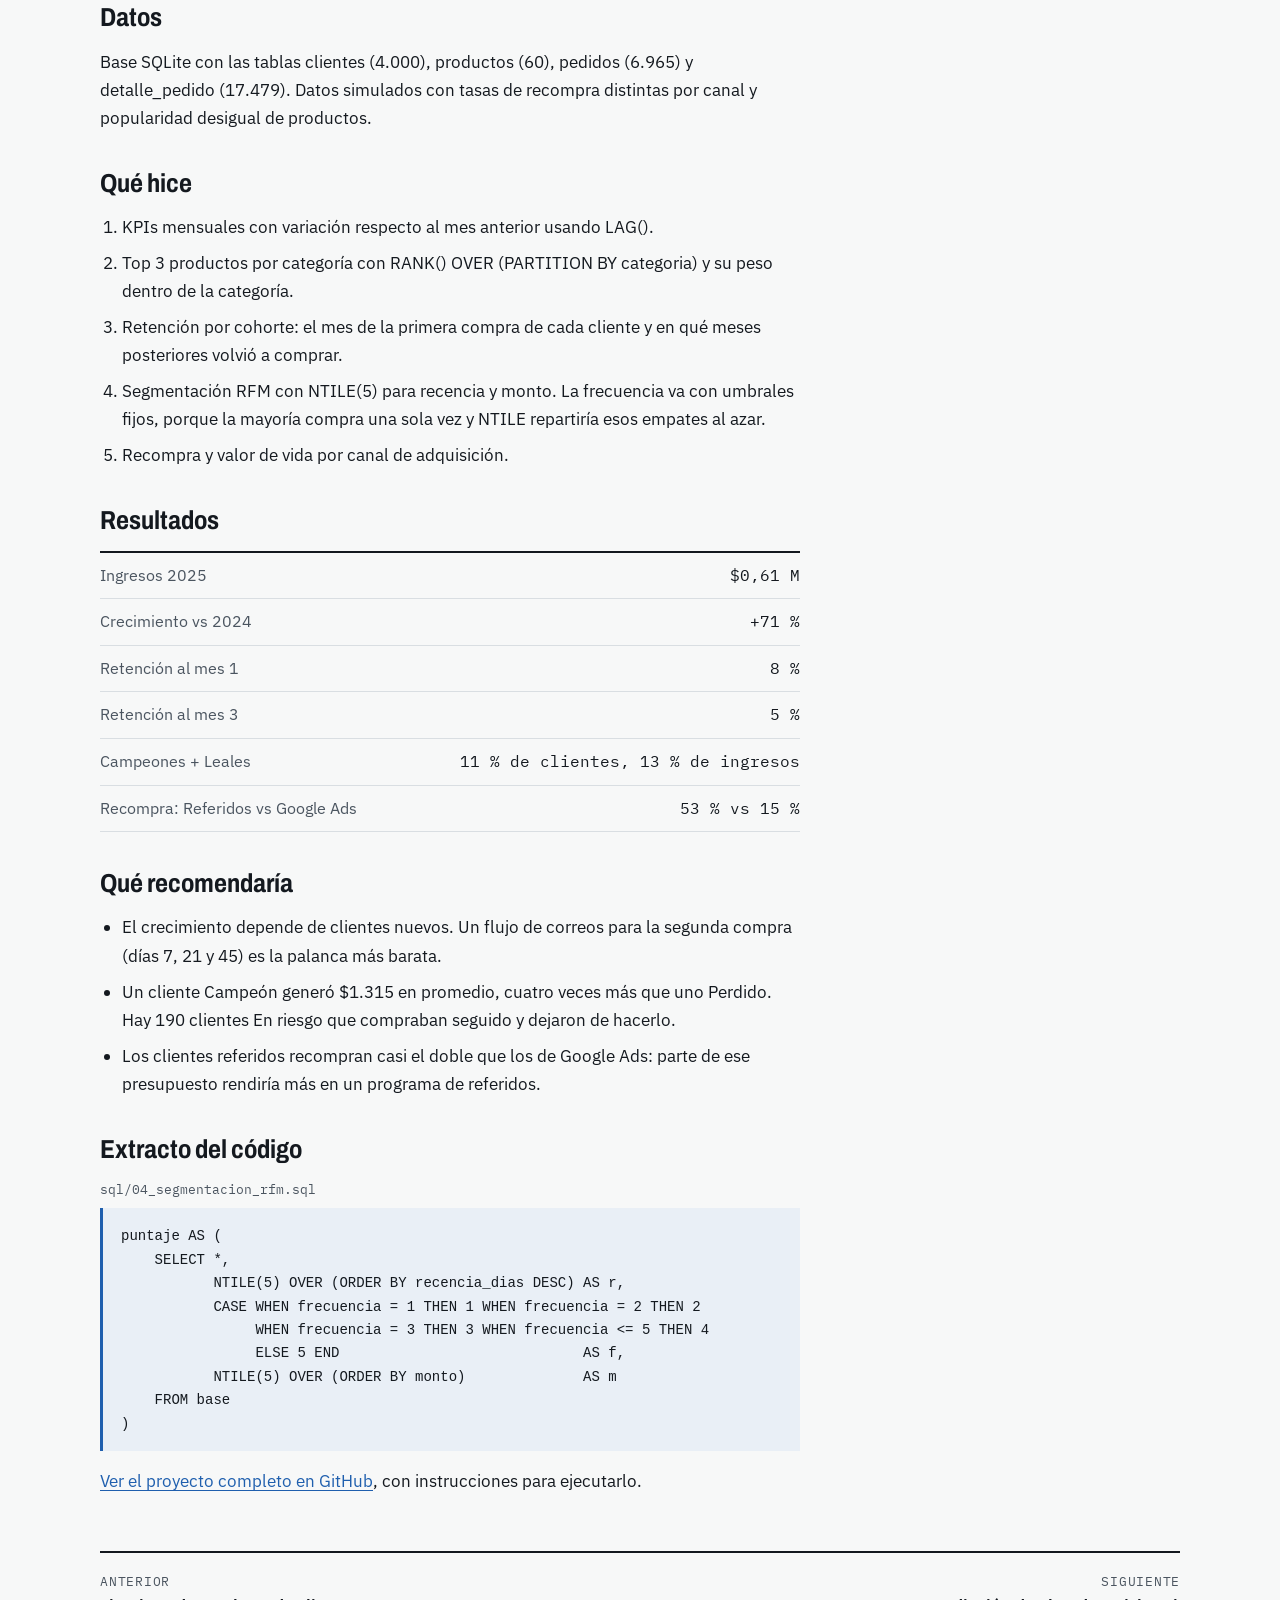
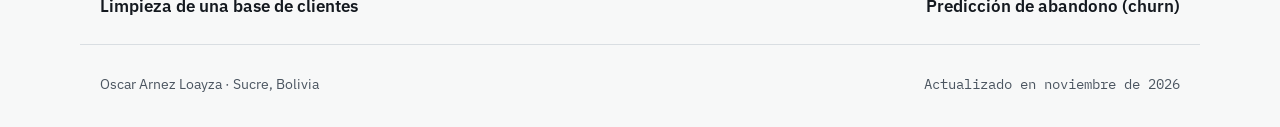
==== commit e0dffc63: "Iniciar la animación principal apenas aparece en pantalla Co-Authored-By: Claude Opus 5.5 <noreply@a" ====
--- a/proyectos/analisis-sql-ecommerce.html
+++ b/proyectos/analisis-sql-ecommerce.html
@@ -11,7 +11,7 @@
 <meta name="twitter:card" content="summary_large_image">
 <link rel="icon" href="../assets/favicon.svg" type="image/svg+xml">
 <link rel="preconnect" href="https://fonts.googleapis.com"><link rel="preconnect" href="https://fonts.gstatic.com" crossorigin><link href="https://fonts.googleapis.com/css2?family=Archivo:wdth,wght@75..100,400..800&family=IBM+Plex+Sans:wght@400;500;600&family=IBM+Plex+Mono:wght@400;500&display=swap" rel="stylesheet">
-<link rel="stylesheet" href="../style.css?v=1795145133">
+<link rel="stylesheet" href="../style.css?v=1795145200">
 </head>
 <body>
 <header class="top">
@@ -95,6 +95,6 @@
   <span>Oscar Arnez Loayza · Sucre, Bolivia</span>
   <span class="mono">Actualizado en noviembre de 2026</span>
 </footer>
-<script src="../site.js?v=1795145133" defer></script>
+<script src="../site.js?v=1795145200" defer></script>
 </body>
 </html>
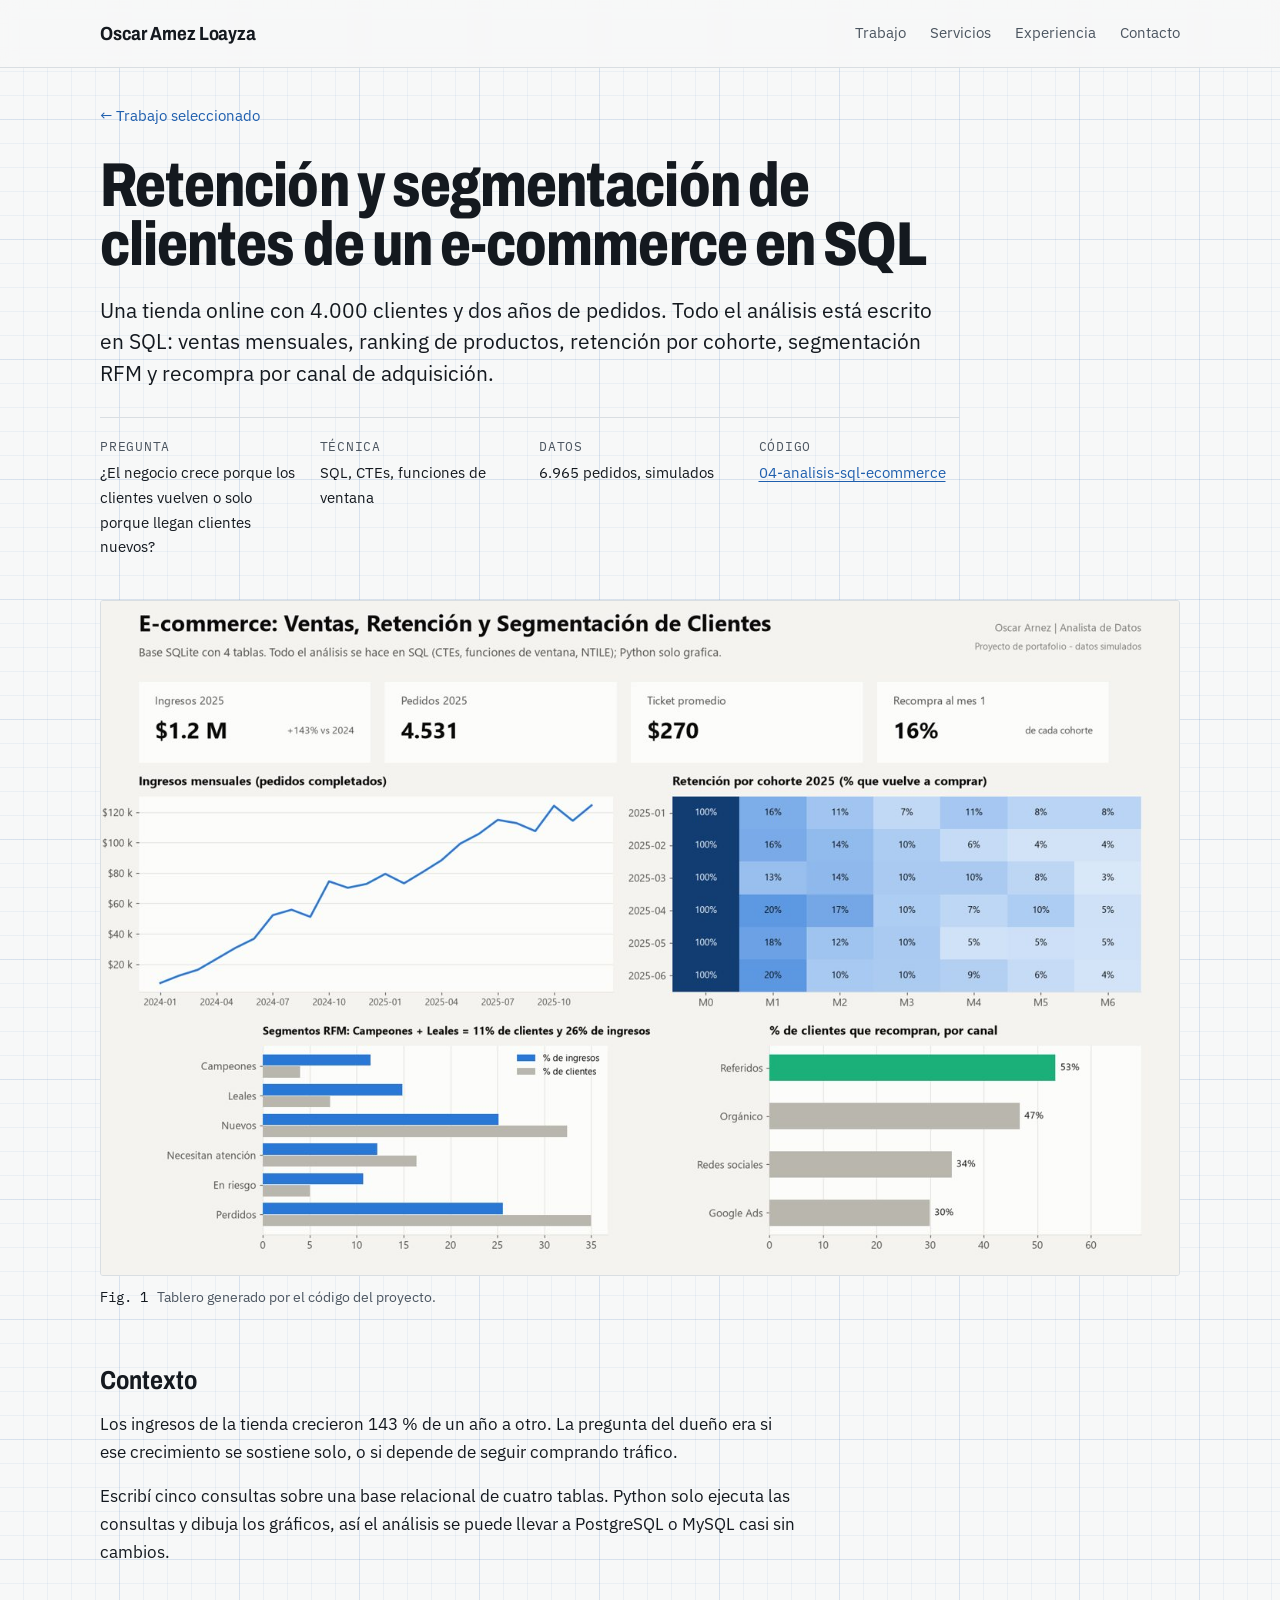
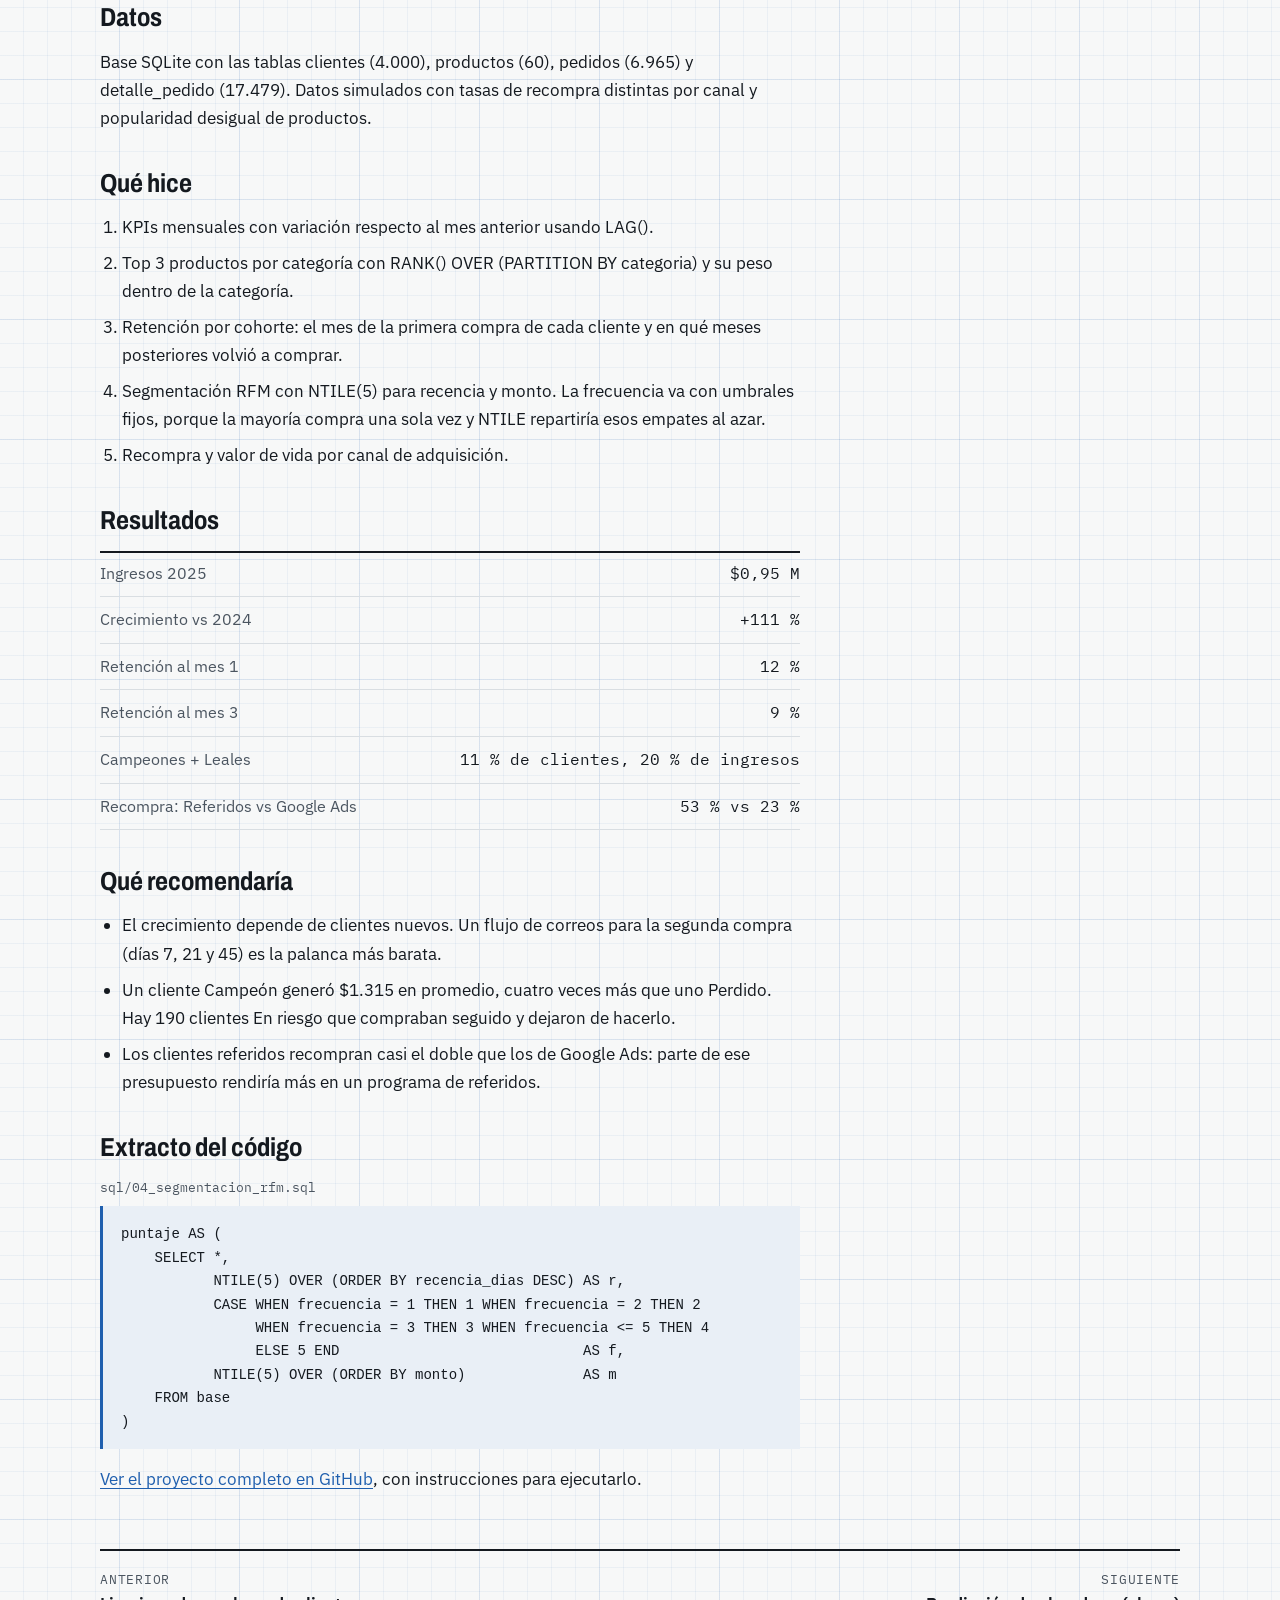
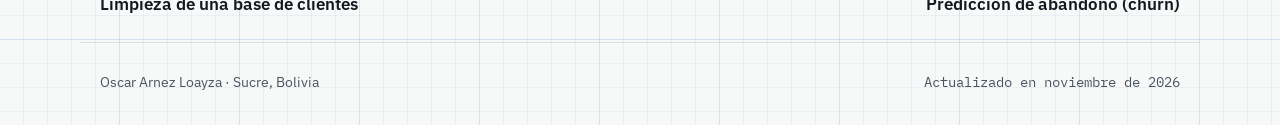
==== commit ed17ba48: "Fondo milimetrado, transiciones entre páginas, servicios y nuevas animaciones Co-Authored-By: Claude" ====
--- a/proyectos/analisis-sql-ecommerce.html
+++ b/proyectos/analisis-sql-ecommerce.html
@@ -11,7 +11,8 @@
 <meta name="twitter:card" content="summary_large_image">
 <link rel="icon" href="../assets/favicon.svg" type="image/svg+xml">
 <link rel="preconnect" href="https://fonts.googleapis.com"><link rel="preconnect" href="https://fonts.gstatic.com" crossorigin><link href="https://fonts.googleapis.com/css2?family=Archivo:wdth,wght@75..100,400..800&family=IBM+Plex+Sans:wght@400;500;600&family=IBM+Plex+Mono:wght@400;500&display=swap" rel="stylesheet">
-<link rel="stylesheet" href="../style.css?v=1795145200">
+<link rel="stylesheet" href="../style.css?v=1795145447">
+<script>document.documentElement.classList.add("js")</script>
 </head>
 <body>
 <header class="top">
@@ -20,6 +21,7 @@
     <a class="sig" href="../index.html">Oscar Arnez Loayza</a>
     <nav aria-label="Secciones">
       <a href="../index.html#trabajo">Trabajo</a>
+      <a href="../index.html#servicios">Servicios</a>
       <a href="../index.html#experiencia">Experiencia</a>
       <a href="../index.html#contacto">Contacto</a>
     </nav>
@@ -28,7 +30,7 @@
 <main class="shell case">
   <p class="back"><a href="../index.html#trabajo">← Trabajo seleccionado</a></p>
   <header class="case-head">
-    <h1>Retención y segmentación de clientes de un e-commerce en SQL</h1>
+    <h1 style="view-transition-name:t-analisis-sql-ecommerce">Retención y segmentación de clientes de un e-commerce en SQL</h1>
     <p class="lede">Una tienda online con 4.000 clientes y dos años de pedidos. Todo el análisis está escrito en SQL: ventas mensuales, ranking de productos, retención por cohorte, segmentación RFM y recompra por canal de adquisición.</p>
     <dl class="meta">
       <div><dt>Pregunta</dt><dd>¿El negocio crece porque los clientes vuelven o solo porque llegan clientes nuevos?</dd></div>
@@ -38,18 +40,18 @@
     </dl>
   </header>
 
-  <figure class="feature wide">
+  <figure class="feature wide zoomable reveal">
     <img src="../assets/sql.jpg" alt="Tablero del proyecto: Retención y segmentación de clientes de un e-commerce en SQL">
     <figcaption><span class="mono">Fig. 1</span> Tablero generado por el código del proyecto.</figcaption>
   </figure>
 
   <div class="prose">
-    <h2>Contexto</h2>
+    <h2 class="reveal">Contexto</h2>
     <p>Los ingresos de la tienda crecieron 143 % de un año a otro. La pregunta del dueño era si ese crecimiento se sostiene solo, o si depende de seguir comprando tráfico.</p>
     <p>Escribí cinco consultas sobre una base relacional de cuatro tablas. Python solo ejecuta las consultas y dibuja los gráficos, así el análisis se puede llevar a PostgreSQL o MySQL casi sin cambios.</p>
-    <h2>Datos</h2>
+    <h2 class="reveal">Datos</h2>
     <p>Base SQLite con las tablas clientes (4.000), productos (60), pedidos (6.965) y detalle_pedido (17.479). Datos simulados con tasas de recompra distintas por canal y popularidad desigual de productos.</p>
-    <h2>Qué hice</h2>
+    <h2 class="reveal">Qué hice</h2>
     <ol>
       <li>KPIs mensuales con variación respecto al mes anterior usando LAG().</li>
       <li>Top 3 productos por categoría con RANK() OVER (PARTITION BY categoria) y su peso dentro de la categoría.</li>
@@ -57,8 +59,8 @@
       <li>Segmentación RFM con NTILE(5) para recencia y monto. La frecuencia va con umbrales fijos, porque la mayoría compra una sola vez y NTILE repartiría esos empates al azar.</li>
       <li>Recompra y valor de vida por canal de adquisición.</li>
     </ol>
-    <h2>Resultados</h2>
-    <div class="table-wrap"><table>
+    <h2 class="reveal">Resultados</h2>
+    <div class="table-wrap"><table class="ruled">
       <tr><th scope="row">Ingresos 2025</th><td class="mono">$1,22 M</td></tr>
       <tr><th scope="row">Crecimiento vs 2024</th><td class="mono">+143 %</td></tr>
       <tr><th scope="row">Retención al mes 1</th><td class="mono">16 %</td></tr>
@@ -66,13 +68,13 @@
       <tr><th scope="row">Campeones + Leales</th><td class="mono">11 % de clientes, 26 % de ingresos</td></tr>
       <tr><th scope="row">Recompra: Referidos vs Google Ads</th><td class="mono">53 % vs 30 %</td></tr>
     </table></div>
-    <h2>Qué recomendaría</h2>
+    <h2 class="reveal">Qué recomendaría</h2>
     <ul>
       <li>El crecimiento depende de clientes nuevos. Un flujo de correos para la segunda compra (días 7, 21 y 45) es la palanca más barata.</li>
       <li>Un cliente Campeón generó $1.315 en promedio, cuatro veces más que uno Perdido. Hay 190 clientes En riesgo que compraban seguido y dejaron de hacerlo.</li>
       <li>Los clientes referidos recompran casi el doble que los de Google Ads: parte de ese presupuesto rendiría más en un programa de referidos.</li>
     </ul>
-    <h2>Extracto del código</h2>
+    <h2 class="reveal">Extracto del código</h2>
     <p class="code-label mono">sql/04_segmentacion_rfm.sql</p>
     <pre><code>puntaje AS (
     SELECT *,
@@ -95,6 +97,6 @@
   <span>Oscar Arnez Loayza · Sucre, Bolivia</span>
   <span class="mono">Actualizado en noviembre de 2026</span>
 </footer>
-<script src="../site.js?v=1795145200" defer></script>
+<script src="../site.js?v=1795145447" defer></script>
 </body>
 </html>
--- a/style.css
+++ b/style.css
@@ -167,3 +167,101 @@
 .quality figcaption a{white-space:nowrap}
 @media (max-width:560px){#sorter-canvas{height:260px}.q-row{grid-template-columns:72px minmax(0,1fr) 52px;gap:10px}}
 @media (prefers-reduced-motion:reduce){.q-fill{transition:none}}
+
+/* ===== v3: fondo de papel milimetrado, transiciones y detalles ===== */
+:root{--grid:rgba(31,95,174,.055);--grid-major:rgba(31,95,174,.09)}
+@media (prefers-color-scheme:dark){:root{--grid:rgba(127,176,236,.045);--grid-major:rgba(127,176,236,.075)}}
+body{
+  background-color:var(--paper);
+  background-image:
+    linear-gradient(var(--grid-major) 1px,transparent 1px),
+    linear-gradient(90deg,var(--grid-major) 1px,transparent 1px),
+    linear-gradient(var(--grid) 1px,transparent 1px),
+    linear-gradient(90deg,var(--grid) 1px,transparent 1px);
+  background-size:120px 120px,120px 120px,24px 24px,24px 24px;
+  background-position:-1px -1px;
+}
+.top{background:color-mix(in srgb,var(--paper) 88%,transparent);backdrop-filter:blur(8px)}
+.top nav a{position:relative}
+.top nav a::after{content:"";position:absolute;left:0;right:0;bottom:-4px;height:1px;background:var(--accent);transform:scaleX(0);transform-origin:left;transition:transform .3s}
+.top nav a:hover::after{transform:scaleX(1)}
+
+.avail{color:var(--ink-soft)}
+.avail::before{content:"";display:inline-block;width:7px;height:7px;border-radius:50%;background:#2fa36b;margin:0 6px 1px 4px;animation:pulse 2.4s ease-in-out infinite}
+@keyframes pulse{0%,100%{box-shadow:0 0 0 0 rgba(47,163,107,.45)}50%{box-shadow:0 0 0 5px rgba(47,163,107,0)}}
+h1 .ln{display:inline-block}
+
+.btn{display:inline-flex;align-items:center;gap:8px;background:var(--ink);color:var(--paper);text-decoration:none;padding:10px 16px;border-radius:3px;font-weight:600;position:relative;overflow:hidden}
+.btn::after{content:"→";transition:transform .25s}
+.btn:hover::after{transform:translateX(4px)}
+.btn:hover{background:var(--accent);color:#fff}
+.links{align-items:center}
+
+.clients{grid-column:1;display:flex;flex-wrap:wrap;align-items:baseline;gap:6px 18px;padding-top:4px}
+.clients .mono{font-size:12.5px;color:var(--ink-soft);text-transform:uppercase;letter-spacing:.06em}
+.clients b{font-family:var(--display);font-stretch:85%;font-size:17px;font-weight:700;color:var(--ink-soft);transition:color .2s}
+.clients b:hover{color:var(--ink)}
+.clock{font-size:14px}
+
+/* reglas que se dibujan como el eje de un gráfico */
+.index,.cv,.quality,.sorter,table.ruled,table.services{border-top:0}
+.ruled{position:relative}
+.ruled::before{content:"";position:absolute;left:0;top:0;height:2px;width:100%;background:var(--ink);transform-origin:left;transition:transform 1.1s cubic-bezier(.65,0,.35,1)}
+.js .ruled:not(.in)::before{transform:scaleX(0)}
+table.ruled{border-collapse:separate;border-spacing:0}
+
+/* aparición al hacer scroll */
+.js .reveal{opacity:0;transform:translateY(18px);transition:opacity .7s ease,transform .7s cubic-bezier(.2,.7,.2,1)}
+.js .reveal.in{opacity:1;transform:none}
+
+/* secuencia de entrada del hero */
+.js .intro-text>*,.js .clients{animation:rise .8s cubic-bezier(.2,.7,.2,1) both;animation-delay:calc(var(--i,0)*90ms + 80ms)}
+.js .portrait img{animation:unveil 1.1s cubic-bezier(.65,0,.35,1) .25s both}
+.js .facts{animation:rise .8s cubic-bezier(.2,.7,.2,1) .6s both}
+@keyframes rise{from{opacity:0;transform:translateY(22px)}to{opacity:1;transform:none}}
+@keyframes unveil{from{clip-path:inset(100% 0 0 0);transform:scale(1.06)}to{clip-path:inset(0);transform:none}}
+
+/* servicios */
+table.services{font-size:15.5px}
+table.services thead th{font-family:var(--mono);font-size:12.5px;text-transform:uppercase;letter-spacing:.06em;color:var(--ink-soft);font-weight:400;padding-top:14px}
+table.services tbody th{color:var(--ink);font-weight:600;width:30%;padding-right:24px}
+table.services td{text-align:left;color:var(--ink-soft)}
+table.services td.mono{white-space:nowrap;color:var(--ink);text-align:right}
+table.services tbody tr{transition:background .2s}
+table.services tbody tr:hover{background:var(--tint)}
+.svc-cta{display:flex;align-items:center;flex-wrap:wrap;gap:12px 18px;margin-top:24px;color:var(--ink-soft);font-size:15px}
+
+/* vista previa del tablero al pasar sobre un proyecto */
+.peek{position:fixed;left:0;top:0;width:340px;pointer-events:none;z-index:30;opacity:0;transform:translate(-50%,-50%) scale(.92);transition:opacity .2s,transform .25s;border:1px solid var(--rule);box-shadow:0 18px 40px rgba(0,0,0,.18);background:#f4f3ef}
+.peek.on{opacity:1;transform:translate(-50%,-50%) scale(1)}
+@media (hover:none),(max-width:900px){.peek{display:none}}
+a.row .r-title{transition:color .2s,transform .25s}
+a.row:hover .r-title{transform:translateX(4px)}
+
+/* copiar correo */
+.copy{font:500 13.5px var(--mono);background:none;border:1px solid var(--rule);color:var(--ink-soft);padding:6px 12px;border-radius:3px;cursor:pointer}
+.copy:hover{color:var(--ink);border-color:var(--ink-soft)}
+.copy:focus-visible{outline:2px solid var(--accent);outline-offset:2px}
+
+/* figura ampliable en casos de estudio */
+.zoomable img{cursor:zoom-in}
+.lightbox{position:fixed;inset:0;z-index:50;background:rgba(10,14,18,.86);display:grid;place-items:center;padding:24px;opacity:0;pointer-events:none;transition:opacity .25s}
+.lightbox.on{opacity:1;pointer-events:auto;cursor:zoom-out}
+.lightbox img{max-width:min(1600px,96vw);max-height:92vh;transform:scale(.96);transition:transform .3s}
+.lightbox.on img{transform:none}
+
+/* transiciones entre páginas (navegadores compatibles) */
+@view-transition{navigation:auto}
+::view-transition-old(root){animation:vt-out .25s ease both}
+::view-transition-new(root){animation:vt-in .35s ease both}
+@keyframes vt-out{to{opacity:0;transform:translateY(-8px)}}
+@keyframes vt-in{from{opacity:0;transform:translateY(10px)}}
+
+@media (prefers-reduced-motion:reduce){
+  .js .reveal{opacity:1;transform:none;transition:none}
+  .js .intro-text>*,.js .clients,.js .facts,.js .portrait img{animation:none}
+  .ruled::before{transition:none}.js .ruled:not(.in)::before{transform:none}
+  .avail::before{animation:none}
+  @view-transition{navigation:none}
+}
+@media (max-width:560px){table.services tbody th{width:auto}.clients b{font-size:15px}}
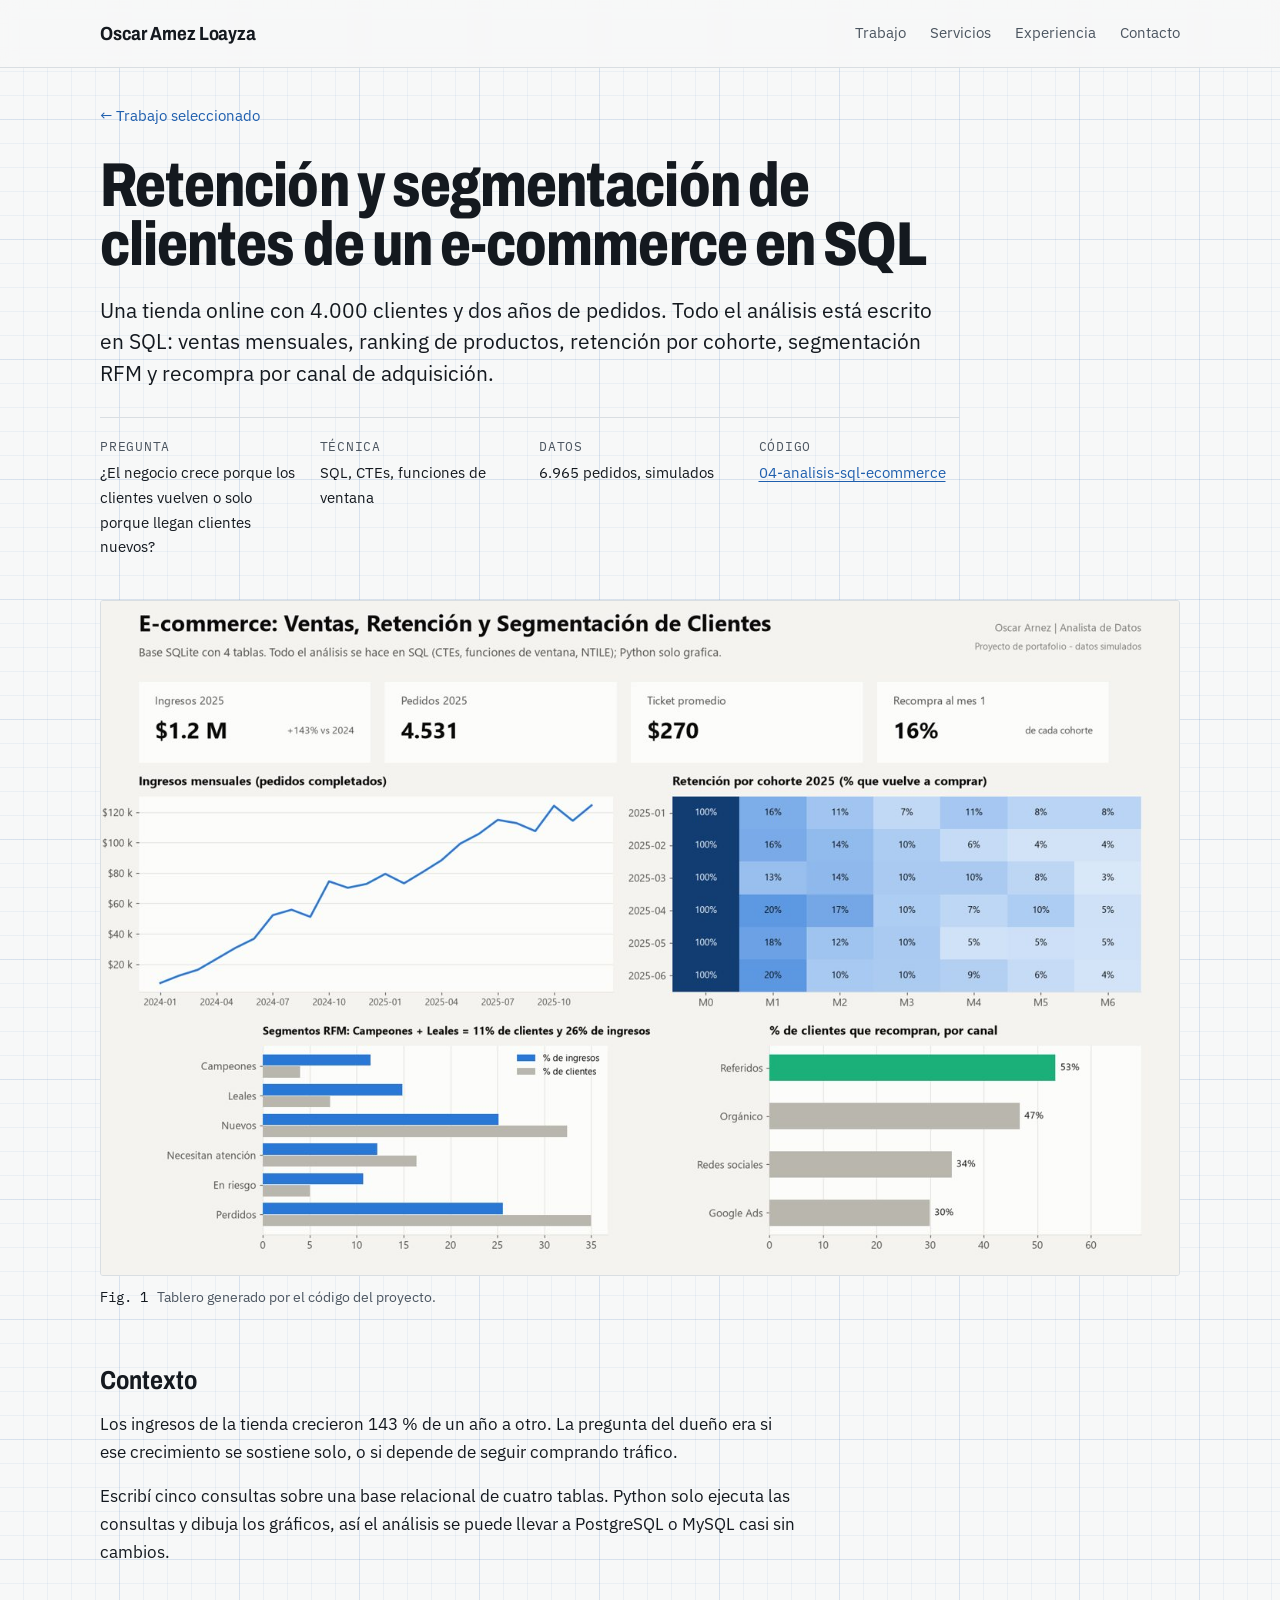
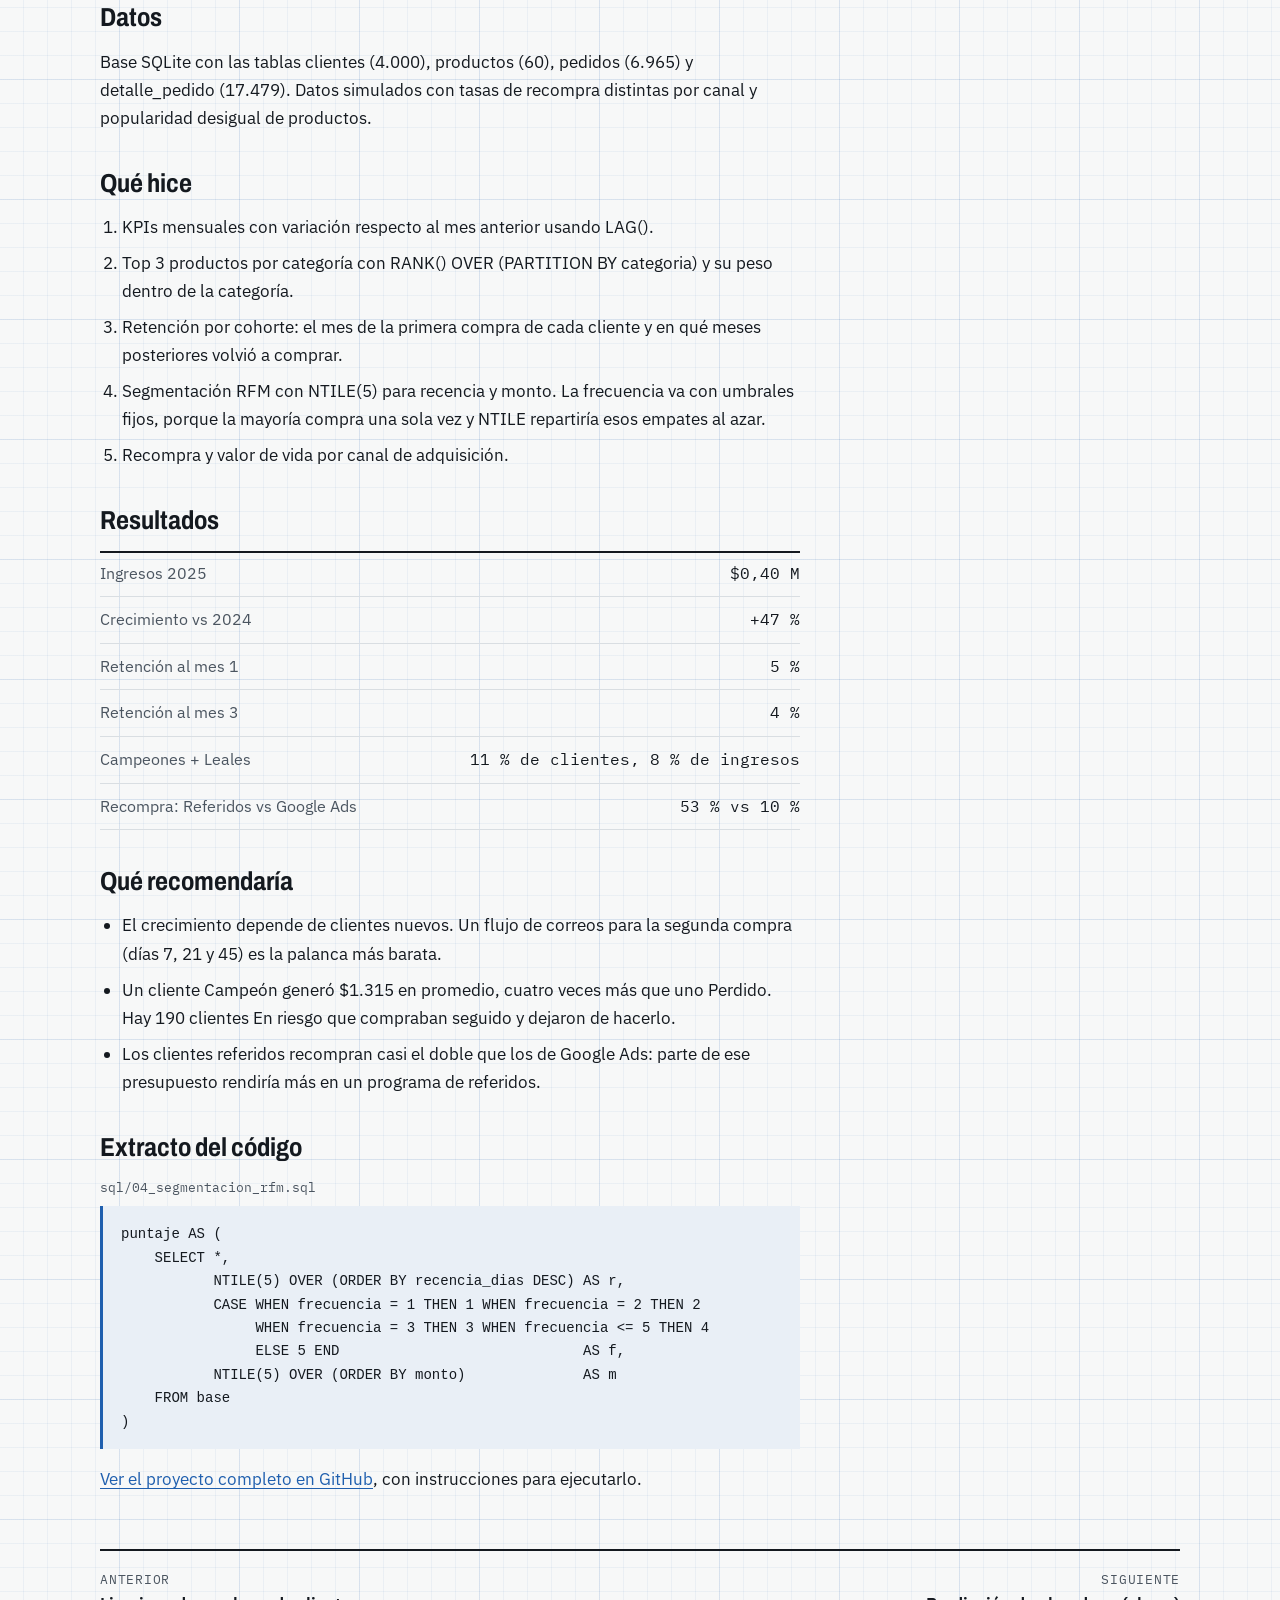
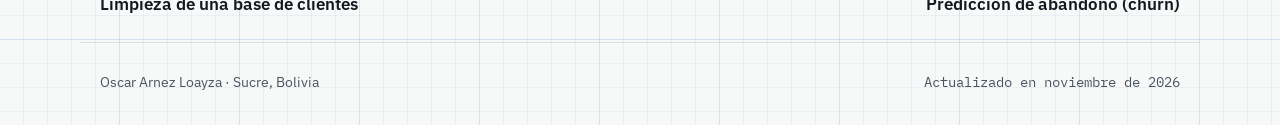
==== commit 65a881dd: "Hora local más corta Co-Authored-By: Claude Opus 5.5 <noreply@anthropic.com>" ====
--- a/proyectos/analisis-sql-ecommerce.html
+++ b/proyectos/analisis-sql-ecommerce.html
@@ -11,7 +11,7 @@
 <meta name="twitter:card" content="summary_large_image">
 <link rel="icon" href="../assets/favicon.svg" type="image/svg+xml">
 <link rel="preconnect" href="https://fonts.googleapis.com"><link rel="preconnect" href="https://fonts.gstatic.com" crossorigin><link href="https://fonts.googleapis.com/css2?family=Archivo:wdth,wght@75..100,400..800&family=IBM+Plex+Sans:wght@400;500;600&family=IBM+Plex+Mono:wght@400;500&display=swap" rel="stylesheet">
-<link rel="stylesheet" href="../style.css?v=1795145447">
+<link rel="stylesheet" href="../style.css?v=1795145562">
 <script>document.documentElement.classList.add("js")</script>
 </head>
 <body>
@@ -97,6 +97,6 @@
   <span>Oscar Arnez Loayza · Sucre, Bolivia</span>
   <span class="mono">Actualizado en noviembre de 2026</span>
 </footer>
-<script src="../site.js?v=1795145447" defer></script>
+<script src="../site.js?v=1795145562" defer></script>
 </body>
 </html>
